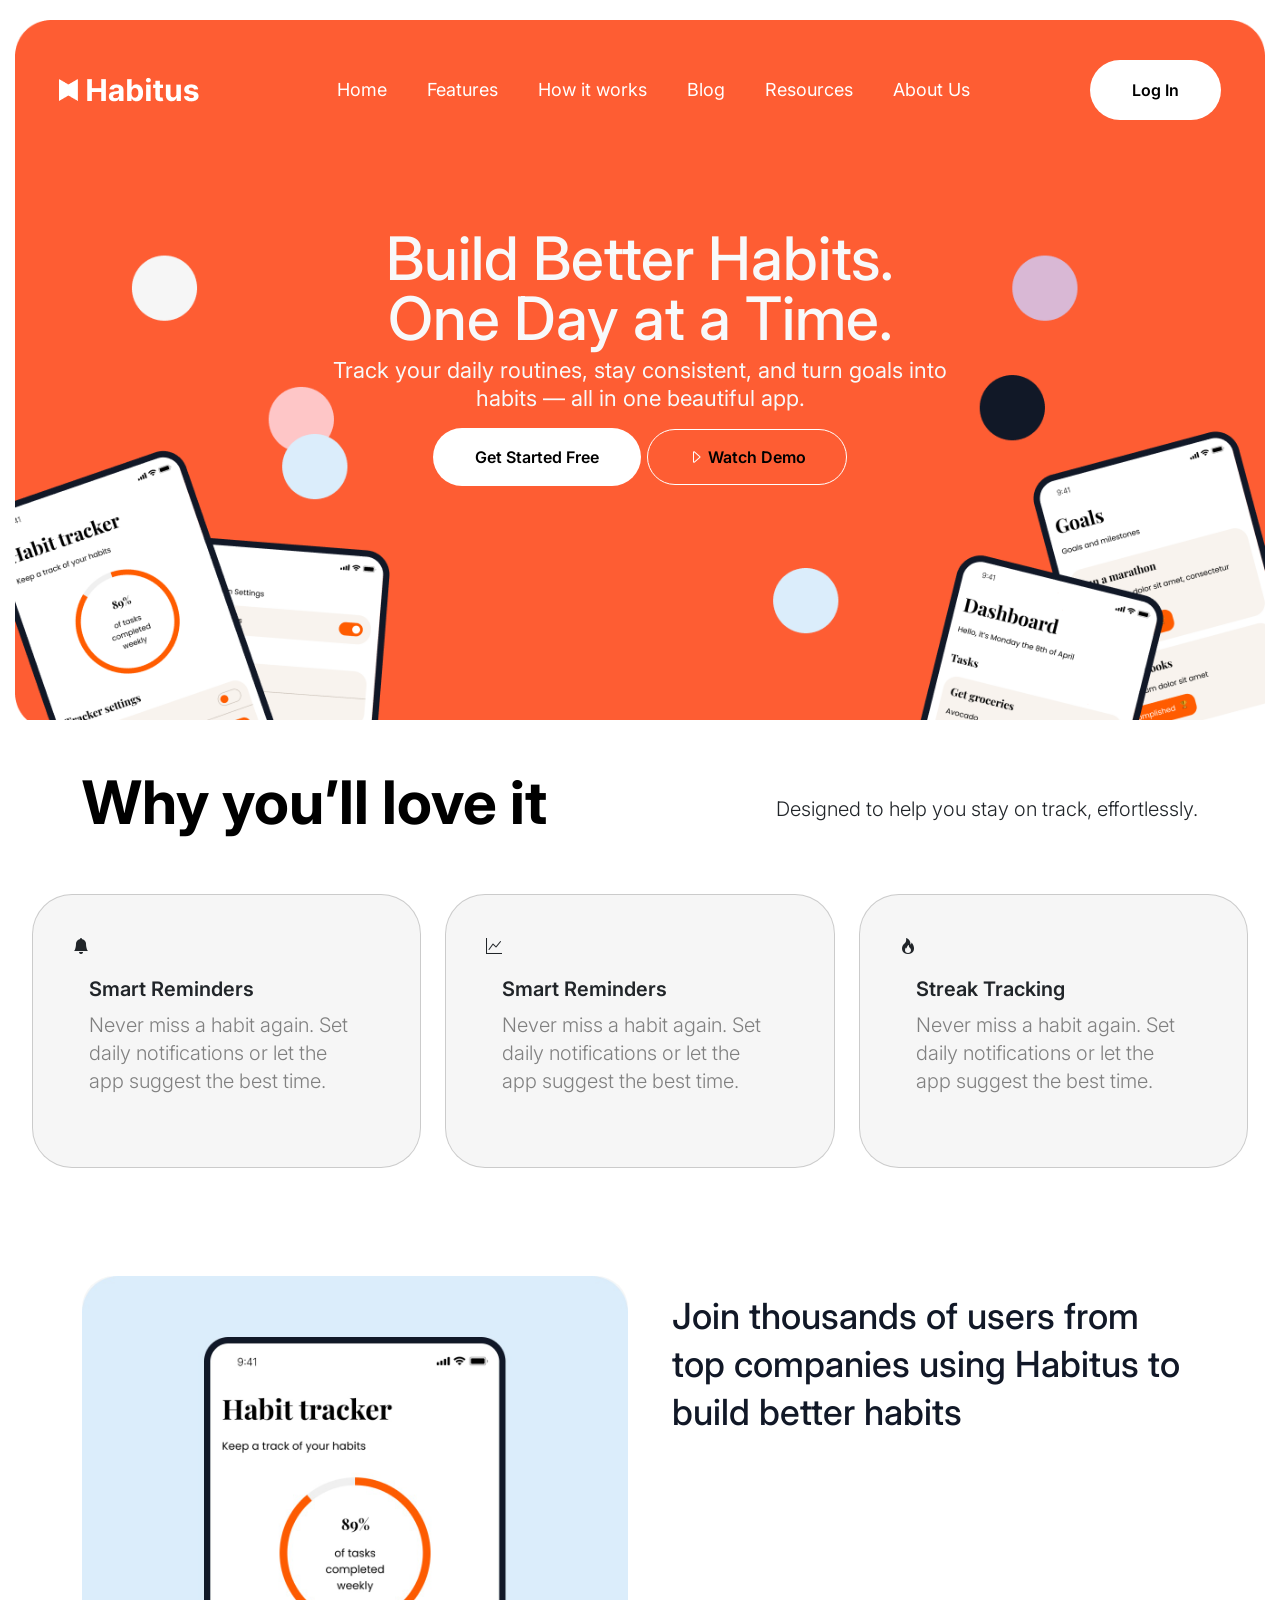
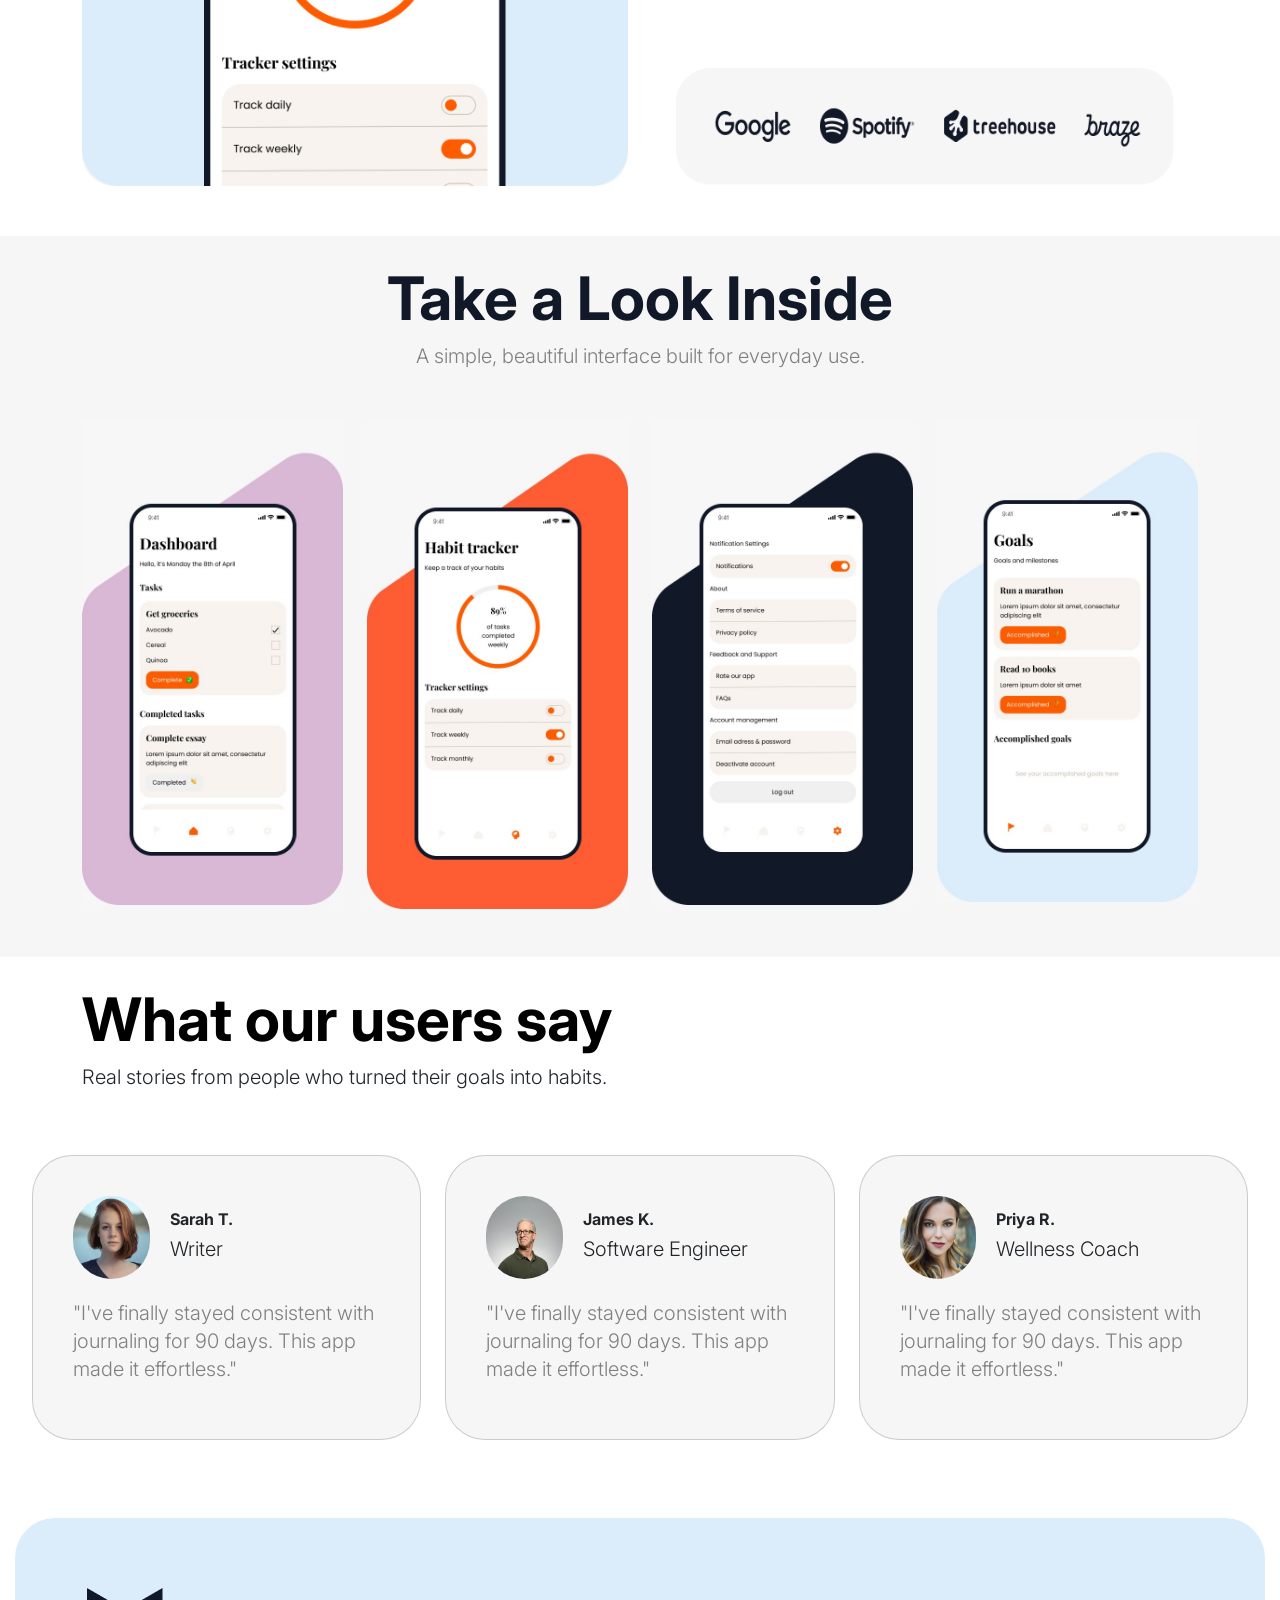
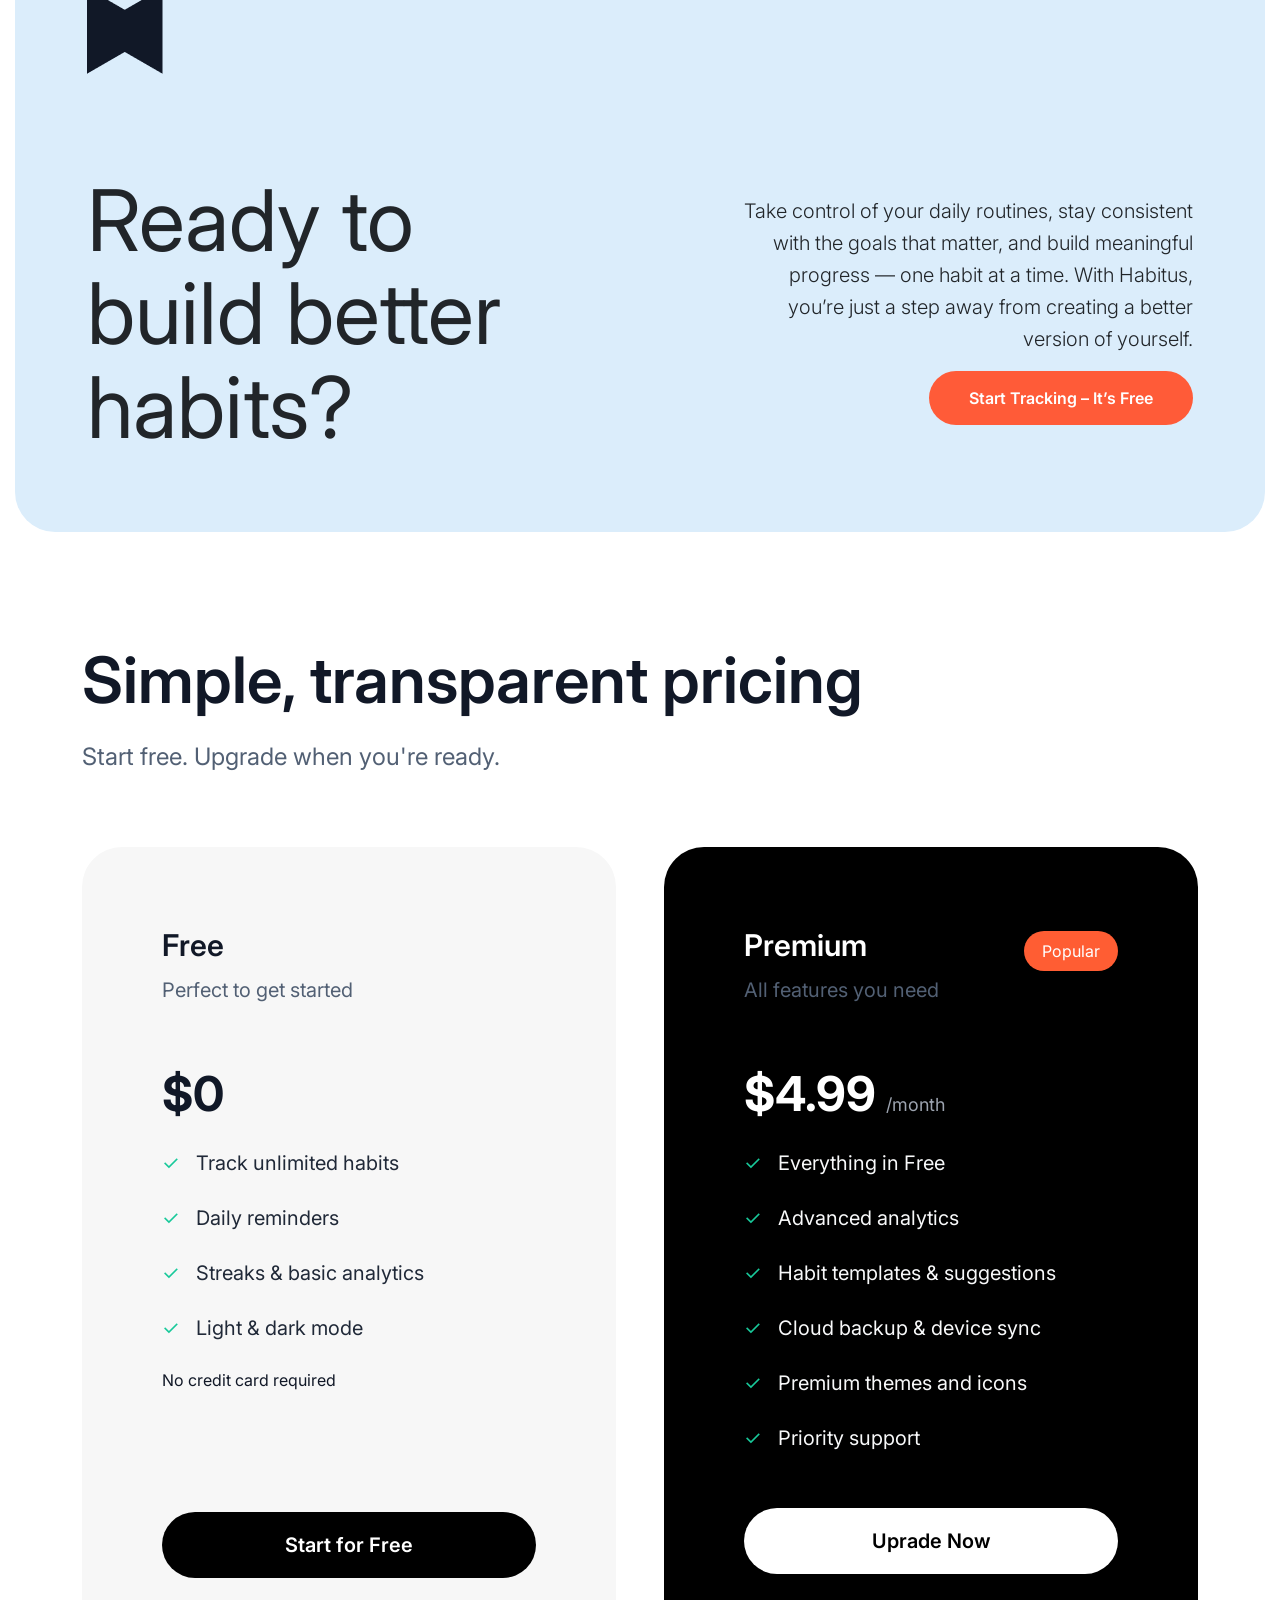
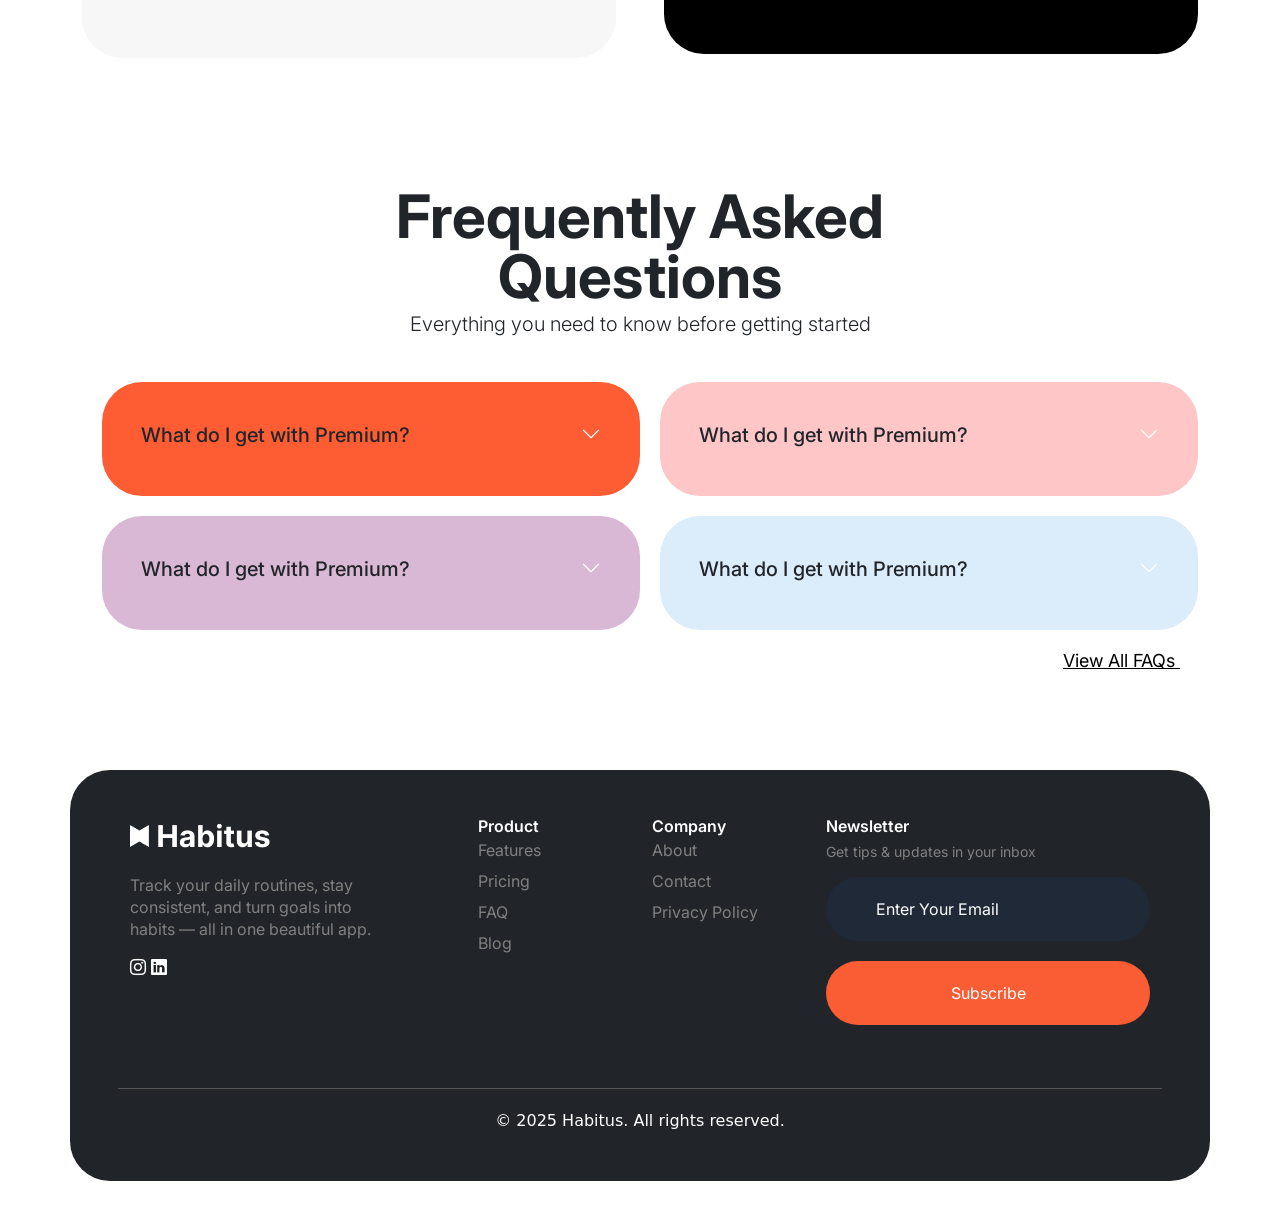
==== index.html @ dd3c7d02 "Add files via upload" ====
<!doctype html>
<html lang="en">

<head>
    <meta charset="utf-8">
    <meta name="viewport" content="width=device-width, initial-scale=1">

    <title>Bootstrap demo</title>

    <!-- Bootstrap Icons -->
    <link rel="stylesheet" href="https://cdn.jsdelivr.net/npm/bootstrap-icons@1.13.1/font/bootstrap-icons.min.css">

    <!-- Google Fonts -->
    <link rel="preconnect" href="https://fonts.googleapis.com">
    <link rel="preconnect" href="https://fonts.gstatic.com" crossorigin>

    <link
        href="https://fonts.googleapis.com/css2?family=Inter:wght@100..900&family=Mulish:wght@200..1000&family=Open+Sans:wght@300..800&family=Space+Grotesk:wght@300..700&display=swap"
        rel="stylesheet">

    <!-- Bootstrap CSS -->
    <link href="https://cdn.jsdelivr.net/npm/bootstrap@5.3.8/dist/css/bootstrap.min.css" rel="stylesheet">

    <!-- Your CSS -->
    <link rel="stylesheet" href="style.css">
</head>

<body>
    <div class="wrapper">
        <section class="hero">
            <header>
                <nav class="navbar navbar-expand-lg">
                    <div class="container-fluid">

                        <!-- Logo -->
                        <a class="navbar-brand" href="#">
                            <img src="logo1.png" alt="Habitues">
                        </a>

                        <!-- Mobile Button -->
                        <button class="navbar-toggler" type="button" data-bs-toggle="collapse"
                            data-bs-target="#navbarSupportedContent" aria-controls="navbarSupportedContent"
                            aria-expanded="false" aria-label="Toggle navigation">
                            <span class="navbar-toggler-icon"></span>
                        </button>

                        <!-- Navbar -->
                        <div class="collapse navbar-collapse" id="navbarSupportedContent">

                            <!-- Center Menu -->
                            <ul class="navbar-nav mx-auto mb-2 mb-lg-0 gap-lg-4">

                                <li class="nav-item">
                                    <a class="nav-link" href="#">Home</a>
                                </li>

                                <li class="nav-item">
                                    <a class="nav-link" href="#">Features</a>
                                </li>

                                <li class="nav-item">
                                    <a class="nav-link" href="#">How it works</a>
                                </li>

                                <li class="nav-item">
                                    <a class="nav-link" href="#">Blog</a>
                                </li>

                                <li class="nav-item">
                                    <a class="nav-link" href="#">Resources</a>
                                </li>

                                <li class="nav-item">
                                    <a class="nav-link" href="#">About Us</a>
                                </li>

                            </ul>

                            <!-- Login Button -->
                            <div class="login-btn">
                                <button>Log In</button>
                            </div>

                        </div>
                    </div>
                </nav>
            </header>
            <main>
                <div class="row align-items-center text-center text-light">
                    <div class="hp col-12">
                        <h1>Build Better Habits.<br>One Day at a Time.</h1>
                        <p>Track your daily routines, stay consistent, and turn goals into<br> habits — all in one
                            beautiful app.</p>
                        <button class="button1">Get Started Free</button>
                        <button class="button2"><i class="bi bi-caret-right"></i>
                            Watch Demo
                        </button>
                    </div>

                </div>
            </main>

        </section>

    </div>
    <section>
        <section class="features py-5">

            <div class="container">

                <!-- Heading -->
                <div class="row align-items-center mb-5">

                    <div class="col-lg-6">
                        <h2>Why you’ll love it</h2>
                    </div>

                    <div class="col-lg-6 text-lg-end">
                        <p class="features-subtitle">
                            Designed to help you stay on track, effortlessly.
                        </p>
                    </div>

                </div>

            </div>
            <div class="row row-cols-1 row-cols-md-3 card3">
                <div class="col">
                    <div class="card">
                        <i class="bii bi-bell-fill"></i>
                        <div class="card-body">
                            <h5>Smart Reminders</h5>
                            <p>
                                Never miss a habit again. Set daily notifications or let the app suggest the best time.
                            </p>
                        </div>
                    </div>
                </div>
                <div class="col">
                    <div class="card">
                        <i class="bii bi-graph-up"></i>
                        <div class="card-body">
                            <h5>Smart Reminders</h5>
                            <p>
                                Never miss a habit again. Set daily notifications or let the app suggest the best time.
                            </p>
                        </div>
                    </div>
                </div>
                <div class="col">
                    <div class="card">
                        <i class="bii bi-fire"></i>
                        <div class="card-body">
                            <h5>Streak Tracking</h5>
                            <p>
                                Never miss a habit again. Set daily notifications or let the app suggest the best time.
                            </p>
                        </div>
                    </div>
                </div>

            </div>
            </div>

        </section>

        <section class="companies ">
            <div class="container">
                <div class="row align-items-center">
                    <div class="col-lg-6">
                        <img src="habit tracker.jpeg" class="img-fluid rounded-5" alt="Habit Tracker">
                    </div>
                    <div class="col-lg-6">
                        <div>

                            <h2>
                                Join thousands of users from top
                                companies using Habitus to build
                                better habits
                            </h2>

                            <div class="mt-5 p-4 rounded-5">
                                <img src="Logos.png" class="img-fluid1" alt="Company Logos">
                            </div>

                        </div>
                    </div>

                </div>
            </div>
        </section>
        <section>
            <section class="look-section py-5">

                <div class="container">

                    <!-- Heading -->
                    <div class="text-center">
                        <h2>Take a Look Inside</h2>
                        <p>
                            A simple, beautiful interface built for everyday use.
                        </p>
                    </div>


                    <!-- Phones -->
                    <div class="row g-4 justify-content-center imges ">

                        <!-- Phone 1 -->
                        <div class="col-lg-3 col-md-6">
                            <div class="phone-card pink ">

                                <div class="phone-bg"></div>

                                <img src="dashboard.jpeg" alt="Dashboard">

                            </div>
                        </div>


                        <!-- Phone 2 -->
                        <div class="col-lg-3 col-md-6">
                            <div class="phone-card orange">

                                <div class="phone-bg"></div>

                                <img src="habit.jpeg" alt="Habit Tracker">

                            </div>
                        </div>


                        <!-- Phone 3 -->
                        <div class="col-lg-3 col-md-6">
                            <div class="phone-card dark">

                                <div class="phone-bg"></div>

                                <img src="notification.jpeg" alt="Settings">

                            </div>
                        </div>


                        <!-- Phone 4 -->
                        <div class="col-lg-3 col-md-6">
                            <div class="phone-card blue">

                                <div class="phone-bg"></div>

                                <img src="goals.jpeg" alt="Goals">

                            </div>
                        </div>

                    </div>

                </div>

            </section>
        </section>
        <section class="features py-5">

            <div class="container">

                <!-- Heading -->
                <div class="row mb-5 features">
                    <div class="col-lg-12">
                        <h2>What our users say</h2>

                        <p class="features-subtitle">
                            Real stories from people who turned their goals into habits.
                        </p>
                    </div>
                </div>

            </div>
            <div class="row row-cols-1 row-cols-md-3 card3">
                <div class="col">
                    <div class="card">
                        <div class="team-top">

                            <img src="sara t.jpg" alt="" class="w-25">

                            <div>
                                <h4>Sarah T.</h4>
                                <p>Writer</p>
                            </div>

                        </div>
                        <div class="card-bdy">
                            <p>
                                "I've finally stayed consistent with journaling for 90 days. This app made it
                                effortless."
                            </p>
                        </div>
                    </div>
                </div>
                <div class="col">
                    <div class="card">
                        <div class="team-top">

                            <img src="james k.jpg" alt="" class="w-25">

                            <div>
                                <h4>James K.</h4>
                                <p>Software Engineer</p>
                            </div>

                        </div>
                        <div class="card-bdy">
                            <p>
                                "I've finally stayed consistent with journaling for 90 days. This app made it
                                effortless." </p>
                        </div>
                    </div>
                </div>
                <div class="col">
                    <div class="card">
                        <div class="team-top">

                            <img src="priya r.jpg" alt="" class="w-25 ">

                            <div>
                                <h4>Priya R.</h4>
                                <p>Wellness Coach</p>
                            </div>

                        </div>
                        <div class="card-bdy">
                            <p>
                                "I've finally stayed consistent with journaling for 90 days. This app made it
                                effortless."
                            </p>
                        </div>
                    </div>
                </div>

            </div>
            </div>

        </section>
        <section class="habits">
            <div class="container">
                <div class="row align-items-center">

                    <!-- LEFT SIDE -->
                    <div class="col-lg-6">
                        <div class="habit-left">

                            <!-- Logo -->
                            <div class="habit-logo">
                                <img src="logo03.png" alt="Logo">
                            </div>

                            <h2>
                                Ready to<br>
                                build better<br>
                                habits?
                            </h2>

                        </div>
                    </div>

                    <!-- RIGHT SIDE -->
                    <div class="col-lg-6">
                        <div class="habit-right">

                            <p>
                                Take control of your daily routines, stay consistent<br>with the goals that matter, and
                                build meaningful<br>progress — one habit at a time. With Habitus,<br>you’re just a step
                                away from creating a better<br>version of yourself.
                            </p>

                            <button>
                                Start Tracking – It’s Free
                            </button>

                        </div>
                    </div>

                </div>
            </div>
        </section>

        <section class="pricing-section">
            <div class="container">

                <h2>Simple, transparent pricing</h2>
                <p>Start free. Upgrade when you're ready.</p>

                <div class="row g-5 mt-4">

                    <!-- FREE -->
                    <div class="col-lg-6">
                        <div class="pricing-card ">

                            <h3>Free</h3>
                            <p>Perfect to get started</p>

                            <h4>$0</h4>

                            <ul class="pricing-list">
                                <li>✓ <span>Track unlimited habits</span></li>
                                <li>✓ <span>Daily reminders</span></li>
                                <li>✓ <span>Streaks & basic analytics</span></li>
                                <li>✓ <span>Light & dark mode</span></li>
                                <i class="biii bi-unlock2"></i> <span>No credit card required</span>
                            </ul>
                            <button class="w-100">Start for Free</button>

                        </div>
                    </div>

                    <!-- PREMIUM -->
                    <div class="col-lg-6 ">
                        <div class="pricing-card1">

                            <div class="premium-heading">
                                <h3>Premium</h3>
                                <button>Popular</button>
                            </div>

                            <p>All features you need</p>

                            <h4>$4.99 <small>/month</small></h4>

                            <ul class="pricing-list">
                                <li>✓ <span class="text-light">Everything in Free</span></li>
                                <li>✓ <span class="text-light">Advanced analytics</span></li>
                                <li>✓ <span class="text-light">Habit templates & suggestions</span></li>
                                <li>✓ <span class="text-light">Cloud backup & device sync</span></li>
                                <li>✓ <span class="text-light">Premium themes and icons</span></li>
                                <li>✓ <span class="text-light">Priority support</span></li>
                            </ul>
                            <button class="w-100 buton">Uprade Now</button>


                        </div>
                    </div>

                </div>
            </div>
        </section>
        <section class="py-5">

            <div class="container">

                <!-- Heading -->
                <div class="text-center mb-5 FQA">

                    <h1>
                        Frequently Asked<br>Questions
                    </h1>

                    <p>
                        Everything you need to know before getting started
                    </p>

                </div>

                <div class="fqa">
                    <!-- FAQ Box -->
                    <div class="col-md-6 colour1">

                        <div class="d-flex justify-content-between align-items-center
                              px-4 py-3 mb-3">

                            <span>What do I get with Premium?</span>

                            <i class="bi bi-chevron-down"></i>

                        </div>
                    </div>
                    <div class="col-lg-6 colour2">

                        <div class="d-flex justify-content-between align-items-center
                             px-4 py-3 mb-3">

                            <span>What do I get with Premium?</span>

                            <i class="bi bi-chevron-down"></i>

                        </div>
                    </div>
                </div>
                <div class="fqa">
                    <div class="col-md-6 colour3">

                        <div class="d-flex justify-content-between align-items-center
                             px-4 py-3 mb-3">

                            <span>What do I get with Premium?</span>

                            <i class="bi bi-chevron-down"></i>

                        </div>
                    </div>

                    <div class="col-md-6 colour4">

                        <div class="d-flex justify-content-between align-items-center
                             px-4 py-3 mb-3">

                            <span>What do I get with Premium?</span>

                            <i class="bi bi-chevron-down"></i>

                        </div>
                    </div>
                </div>


                <!-- Button -->
                <div class="text-end">
                    <button class="btttn">
                        View All FAQs
                        <i class="bi bi-arrow-right"></i>
                    </button>
                </div>

            </div>

            </div>

        </section>
        <footer>
            <section class="py-5">

                <div class="container bg-dark footerr">

                    <div class="bg-box p-5 rounded-5">

                        <div class="row">

                            <div class="col-lg-4">
                                <img src="logo1.png" alt="">
                                <p class="phr">Track your daily routines, stay<br> consistent, and turn goals into<br>
                                    habits — all in one
                                    beautiful app.</p>
                                <div>
                                    <i class="bi bi-instagram"></i>
                                    <i class="bi bi-linkedin"></i>
                                </div>
                            </div>

                            <div class="col-lg-2">
                                <div class="footer-links">
                                    <h3>Product</h3>
                                    <a href="#">Features</a>
                                    <a href="#">Pricing</a>
                                    <a href="#">FAQ</a>
                                    <a href="#">Blog</a>
                                </div>

                            </div>

                            <div class="col-lg-2">
                                <div class="footer-links">
                                    <h3>Company</h3>
                                    <a href="#">About</a>
                                    <a href="#">Contact</a>
                                    <a href="#">Privacy Policy</a>
                                </div>
                            </div>

                            <div class="col-lg-4">
                                <div class="newsletter">
                                    <h3>Newsletter</h3>
                                    <p>Get tips & updates in your inbox</p>
                                    <button class="email w-100">Enter Your Email</button>
                                    <button class=" sub w-100">Subscribe</button>
                                    <hr>
                                </div>

                            </div>
                            

                            <div class="copyright">
                                © 2025 Habitus. All rights reserved.
                            </div>
                        </div>

                    </div>

                </div>

                </div>

            </section>
        </footer>



        <script src="https://cdn.jsdelivr.net/npm/bootstrap@5.3.8/dist/js/bootstrap.bundle.min.js"
            integrity="sha384-FKyoEForCGlyvwx9Hj09JcYn3nv7wiPVlz7YYwJrWVcXK/BmnVDxM+D2scQbITxI"
            crossorigin="anonymous"></script>
</body>

</html>
---- style.css ----
* {
    margin: 0;
    padding: 0;
    box-sizing: border-box;

}

.hero {
    background: url(banner01.png) top center no-repeat;
    background-size: cover;
    padding: 2rem;
    max-width: 100%;
    display: block;
    min-height: 700px;
    margin: 20px 15px;
}

.navbar {
    background-color: #FE5D33;
    color: white;
}

.login-btn button {
    font-family: inter, sans-serif;
    line-height: 28px;
    font-size: 16px;
    font-weight: 600;
    border-radius: 9999px;
    background-color: white;
    padding: 14px 40px;
    border-color: transparent;

}

.hp h1 {
    font-family: inter, sans-serif;
    font-weight: 500;
    line-height: 60px;
    font-size: 60px;
    margin-top: 100px;
}

.hp p {
    font-family: inter, sans-serif;
    font-weight: 400;
    font-size: 22px;
    line-height: 28px;

}

.button1 {
    font-family: inter, sans-serif;
    border-radius: 100px;
    padding: 13px 40px;
    font-weight: 600;
    line-height: 28px;
    font-size: 16px;
    background-color: white;
    border-color: transparent;

}

.button2 {
    font-family: inter, sans-serif;
    border-radius: 100px;
    padding: 13px 40px;
    font-weight: 600;
    line-height: 28px;
    font-size: 16px;
    background-color: transparent;
    border: 1px solid white;
}

.bi {
    color: white;
}

.nav-link {
    color: white;
    align-items: center;
    justify-content: center;
    font-weight: 400;
    font-family: inter, sans-serif;
    font-size: 18px;
    line-height: 28px;

}

.features h2 {
    font-weight: 700;
    font-style: bold;
    font-size: 60px;
    line-height: 28px;
    font-family: inter, sans-serif;
    color: black;

}

.features p {
    font-family: inter, sans-serif;
    font-style: light;
    font-weight: 300;
    line-height: 28px;
    font-size: 20px;
}

/* card3 */
.card3 {
    margin: 0px 20px;

}

.card {
    border-radius: 40px;
    background-color: #F6F6F6;
    padding: 40px;
}

.card-body h5 {
    font-weight: 600;
    font-family: inter, sans-serif;
    font-style: semi bold;
    font-size: 20px;
    line-height: 28px;
}

.card-body p {
    font-family: inter, sans-serif;
    font-weight: 400;
    font-size: 16px;
    line-height: 24px;
    color: grey;
}

/* mob imges */

.look-section {
    background-color: #F6F6F6;
    /* padding: 80px 0; */
}

.look-section h2 {
    color: #111827;
    font-size: 60px;
    font-weight: 700;
    line-height: 28px;
    font-style: bold;
    font-family: inter, sans-serif;
    margin-bottom: 30px;

}

.look-section p {
    color: #111827;
    font-size: 20px;
    margin: 0;
    line-height: 28px;
    font-weight: 300;
    color: gray;
    margin-bottom: 50px;
    font-family: inter, sans-serif;

}

/* grid imges */
.companies {
    margin-bottom: 50px;
}

.companies h2 {
    color: #111827;
    font-size: 36px;
    line-height: 48px;
    font-weight: 500;
    font-style: Medium;
    font-family: inter, sans-serif;
    margin-left: 20px;

}

.companies img {
    border-radius: 20px;
    margin-top: 60px;
}

.img-fluid1 {
    position: relative;
    top: 100px;
    max-width: 100%;
    display: block;
}

/* PHONE CARD */

.phone-card {
    display: flex;
    justify-content: center;
    align-items: flex-end;
}

/* PHONE IMAGE */

.phone-card img {
    max-width: 100%;
    display: inline-block;
}

/* imges cards */
.team-top {
    display: flex;
}

.team-top img {
    border-radius: 9999px;

}

.team-top h4 {
    font-family: inter, sans-serif;
    font-weight: 700;
    font-style: Bold;
    font-size: 16px;
    line-height: 16px;
    margin-left: 20px;
    margin-top: 15px;

}

.team-top p {
    font-family: inter, sans-serif;
    font-weight: 400;
    font-style: Regular;
    font-size: 16px;
    line-height: 16px;
    margin-left: 20px;

}

.features h2 {
    font-family: inter, sans-serif;
    line-height: 28px;
    font-weight: 700;
    font-size: 60px;
    font-style: bold;
    margin-bottom: 30px;

}

.features p {
    font-family: inter, sans-serif;
    font-weight: 300;
    font-style: Light;
    font-size: 20px;
    line-height: 28px;


}

.card-bdy {
    font-family: inter, sans-serif;
    font-weight: 400;
    font-style: Regular;
    font-size: 16px;
    line-height: 24px;
    color: gray;
    margin-top: 20px;

}

.habits {
    display: flex;
    background-color: #DBEDFB;
    border-radius: 40px;
    padding: 70px 60px;
    margin: 30px 15px;
}

.habit-left h2 {
    font-weight: 400;
    font-style: Regular;
    font-size: 85px;
    line-height: 1.1;
    font-family: inter, sans-serif;
    margin-top: 100px;


}

.habit-right {
    text-align: right;
}

.habit-right p {
    font-family: inter, sans-serif;
    font-weight: 300;
    font-style: Light;
    font-size: 20px;
    line-height: 32px;
    text-align: right;
    margin-top: 170px;
}

.habit-right button {
    background-color: #ff5b38;
    font-weight: 600;
    font-style: Semi Bold;
    font-size: 16px;
    line-height: 28px;
    color: white;
    padding: 13px 40px;
    border-radius: 100px;
    font-family: inter, sans-serif;
    border: transparent;
}

/* forms */
.pricing-section {
    padding: 80px 0;
}

.pricing-section h2 {
    font-family: Inter, sans-serif;
    font-size: 64px;
    font-weight: 600;
    color: #111827;
    margin-bottom: 20px;
}

.pricing-section p {
    font-size: 24px;
    color: #526074;
    font-family: Inter, sans-serif;

}

/* CARD */

.pricing-card {
    min-height: 800px;
    border-radius: 40px;
    padding: 80px;
    position: relative;
    background-color: #f7f7f7;
    color: #111827;
    font-family: Inter, sans-serif;


}


/* CARD HEADING */

.pricing-card h3 {
    font-size: 30px;
    font-weight: 600;
    margin-bottom: 12px;
    font-family: Inter, sans-serif;

}

.pricing-card p {

    font-size: 20px;
    margin-bottom: 60px;
    color: #526074;
    font-family: Inter, sans-serif;


}


.premium-card .card-subtitle {
    color: #a5adbb;
    font-family: Inter, sans-serif;

}

/* PRICE */

.pricing-card h4 {
    font-size: 48px;
    font-weight: 700;
    margin-bottom: 25px;
    font-family: Inter, sans-serif;

}

.pricing-card h4 small {
    font-size: 18px;
    font-weight: 400;
    color: #9ca3af;
    font-family: Inter, sans-serif;

}

/* LIST */

.pricing-list {
    list-style: none;
    padding: 0;
    margin: 0;
}

.pricing-list li {
    font-size: 20px;
    margin-bottom: 25px;
    color: #18c99a;
    font-family: Inter, sans-serif;

}

.pricing-list li span {
    color: #202938;
    margin-left: 12px;
    font-family: Inter, sans-serif;

}

.premium-card .pricing-list li span {
    color: #f1f3f6;
    font-family: Inter, sans-serif;

}

.premium-heading {
    display: flex;
    justify-content: space-between;
    align-items: center;
    font-family: Inter, sans-serif;

}

.premium-heading button {
    background-color: #ff5d33;
    color: white;
    border: none;
    padding: 8px 18px;
    border-radius: 50px;
    font-size: 16px;
    font-family: Inter, sans-serif;

}

/* CARD 2*/

.pricing-card1 {
    min-height: 800px;
    border-radius: 40px;
    padding: 80px;
    position: relative;
    background-color: #f7f7f7;
    color: #111827;
    background-color: black;
    font-family: Inter, sans-serif;


}


/* CARD HEADING */

.pricing-card1 h3 {
    font-size: 30px;
    font-weight: 600;
    margin-bottom: 12px;
    color: white;
    font-family: Inter, sans-serif;

}

.pricing-card1 p {

    font-size: 20px;
    margin-bottom: 60px;
    color: #526074;
    font-family: Inter, sans-serif;


}


.premium-card1 .card-subtitle {
    color: #a5adbb;
    font-family: Inter, sans-serif;

}

/* PRICE */

.pricing-card1 h4 {
    font-size: 48px;
    font-weight: 700;
    margin-bottom: 25px;
    color: white;
    font-family: Inter, sans-serif;

}

.pricing-card1 h4 small {
    font-size: 18px;
    font-weight: 400;
    color: #9ca3af;
    font-family: Inter, sans-serif;

}

.biii {
    color: black;
}

.pricing-card button {
    padding: 18px 20px;
    border-radius: 50px;
    font-size: 20px;
    font-weight: 600;
    text-align: center;
    margin-top: 120px;
    background-color: black;
    color: white;
    border: transparent;
    font-family: Inter, sans-serif;

}

.pricing-card1 .buton {
    padding: 18px 20px;
    border-radius: 50px;
    font-size: 20px;
    font-weight: 600;
    text-align: center;
    margin-top: 30px;
    background-color: white;
    color: black;
    font-family: Inter, sans-serif;
    border: transparent;
}

.fqa {
    display: flex;
    gap: 20px;
    border-radius: 40px;
    font-weight: 500;
    font-style: Medium;
    font-size: 20px;
    line-height: 28px;
    font-family: Inter, sans-serif;
    letter-spacing: 0%;
    margin: 20px;


}

.colour1 {
    background-color: #FE5D33;
    border-radius: 40px;
    padding: 15px;
    padding-top: 23px;
}

.colour2 {
    background-color: #FEC6C7;
    border-radius: 40px;
    padding: 15px;
    padding-top: 23px;
}

.colour3 {
    background-color: #D9B8D5;
    padding: 15px;
    border-radius: 40px;
    padding-top: 23px;
}

.colour4 {
    background-color: #DBEDFB;
    border-radius: 40px;
    padding: 15px;
    padding-top: 23px;
}

.FQA h1 {
    font-weight: 700;
    font-style: Bold;
    font-size: 60px;
    line-height: 100%;
    letter-spacing: 0%;
    font-family: Inter, sans-serif;
}

.FQA {
    font-family: Inter, sans-serif;
    font-weight: 300;
    font-style: Light;
    font-size: 20px;
    line-height: 100%;
    letter-spacing: 0%;
    text-align: center;
}

.btttn {
    font-family: Inter;
    font-weight: 400;
    font-style: Regular;
    font-size: 18px;
    line-height: 100%;
    letter-spacing: 0%;
    text-decoration: underline;
    text-decoration-style: solid;
    text-decoration-thickness: 0%;
    text-decoration-skip-ink: auto;
    font-family: Inter, sans-serif;
    border: transparent;
    background-color: transparent;
}

/* footerr */

.footer-links h3 {
    color: white;
    font-family: Inter, sans-serif;
    font-weight: 600;
    font-style: Semi Bold;
    font-size: 16px;
    line-height: 16px;
    letter-spacing: 0%;


}

.footer-links a {
    text-decoration: none;
    display: block;
    color: grey;
    gap: 20px;
    margin-bottom: 15px;
    font-family: Inter;
    font-weight: 400;
    font-style: Regular;
    font-size: 16px;
    line-height: 16px;
    letter-spacing: 0%;
    font-family: Inter, sans-serif;
}

.phr {
    color: gray;
    font-family: Inter;
    font-weight: 400;
    font-style: Regular;
    font-size: 16px;
    line-height: 22px;
    letter-spacing: 0%;
    font-family: Inter, sans-serif;
    margin-top: 20px;
}

.newsletter h3 {
    font-family: Inter, sans-serif;
    font-weight: 600;
    font-style: Semi Bold;
    font-size: 16px;
    line-height: 16px;
    letter-spacing: 0%;
    color: white;

}

.newsletter p {
    font-family: Inter, sans-serif;
    color: gray;
    font-weight: 400;
    font-style: Regular;
    font-size: 14px;
    line-height: 19px;
    letter-spacing: 0%;
}

.email {
    font-family: Inter, sans-serif;
    font-family: Inter;
    border-radius: 100px;
    font-weight: 400;
    font-style: Regular;
    font-size: 16px;
    line-height: 24px;
    letter-spacing: 0%;
    vertical-align: middle;
    background-color: #1F2937;
    color: white;
    border: transparent;
    display: flex;
    padding: 10px 20px 20px 50px;
    padding-top: 20px;

}
.sub{
    font-family: Inter, sans-serif;
    font-family: Inter;
    border-radius: 100px;
    font-weight: 400;
    font-style: Regular;
    font-size: 16px;
    line-height: 24px;
    letter-spacing: 0%;
    vertical-align: middle;
    border: transparent;
    display: flex;
    padding-bottom: 20px;
    margin-top: 20px;
    padding-top: 20px;
    background-color: #FA5D34;
    color: white;
    justify-content: center;
}
.copyright{
    color: white;
    text-align: center;
    border-top: 1px solid #555;
    padding-top: 20px;
    margin-top: 30px;
}
.footerr{
    border-radius: 40px;
    margin-bottom: 0px;
}
@media (max-width: 992px){
    .features h2{
        font-size: 40px;
    }
    .nav-link{
        font-size: 12px;
    
    }
    .features p {
        line-height: 20px;
        font-size: 10px;
      
}
    .companies h2{
        margin-top: 30px;
    }
    .img-fluid1{
        top: 0px;
        min-width: 100%;
        display: block;
    }
    .habit-right p{
        text-align: left;
        margin-top: 0px;
    }
    .habit-right button{
        text-align: left;
    display: flex;
    justify-content: flex-start;
}
    
}
@media (max-width: 500px){
    .hp h1{
        line-height: 40px;
        font-size: 40px;
    }
    .button2{
     margin-top: 20px;
        
    }
    .card{
        margin-bottom: 30px;
    }
    .look-section h2{
        line-height: 20px;
    font-size: 40px;
    }
    .habit-left h2{
        font-size: 50px;
        margin-top: 30px;
    }
    .habit-right p {
        font-size: 12px;
        line-height: 28px;
    }
    .pricing-section h2 {
        font-size: 50px;
        line-height: 50px;
        text-align: center;
        
    }
    .pricing-section p{
        text-align: center;
    }
    .pricing-card{
        margin-top: 0px;
    }
    .fqa {
        font-size: 20px;
    }
}
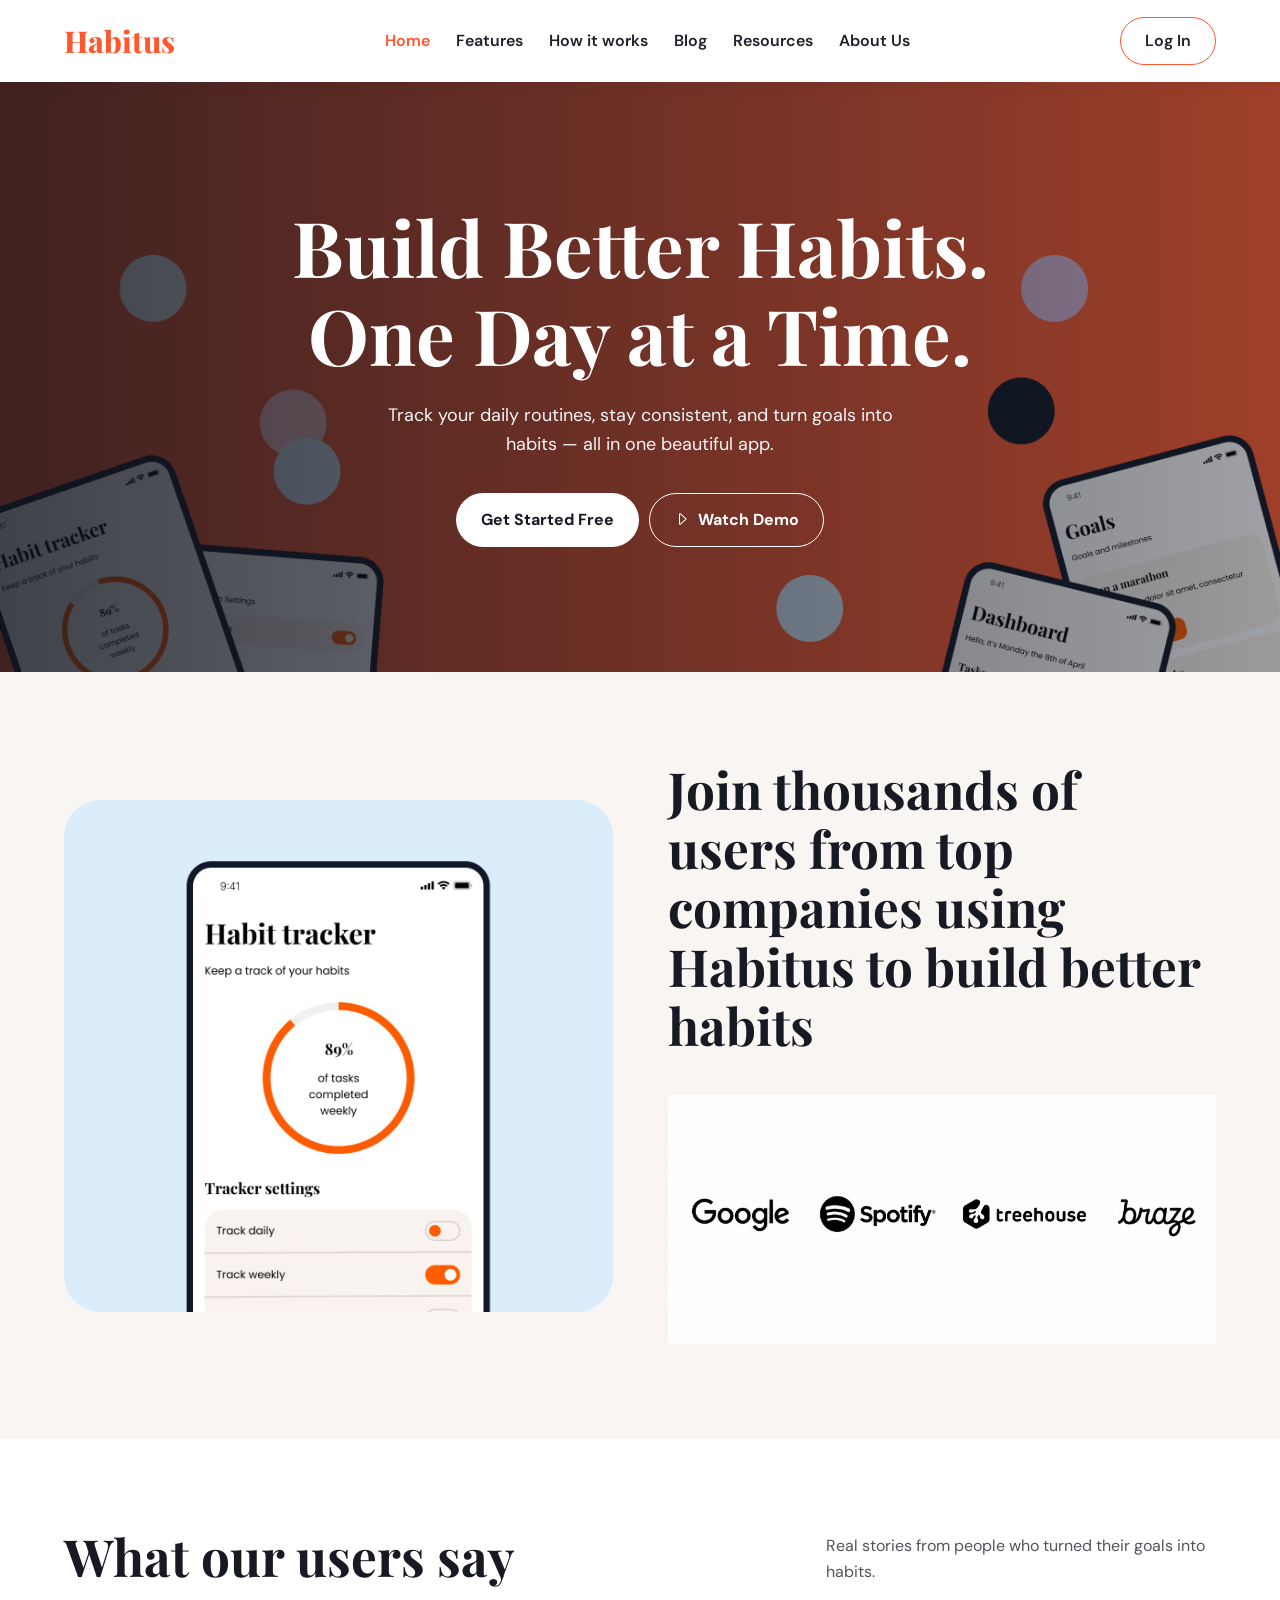
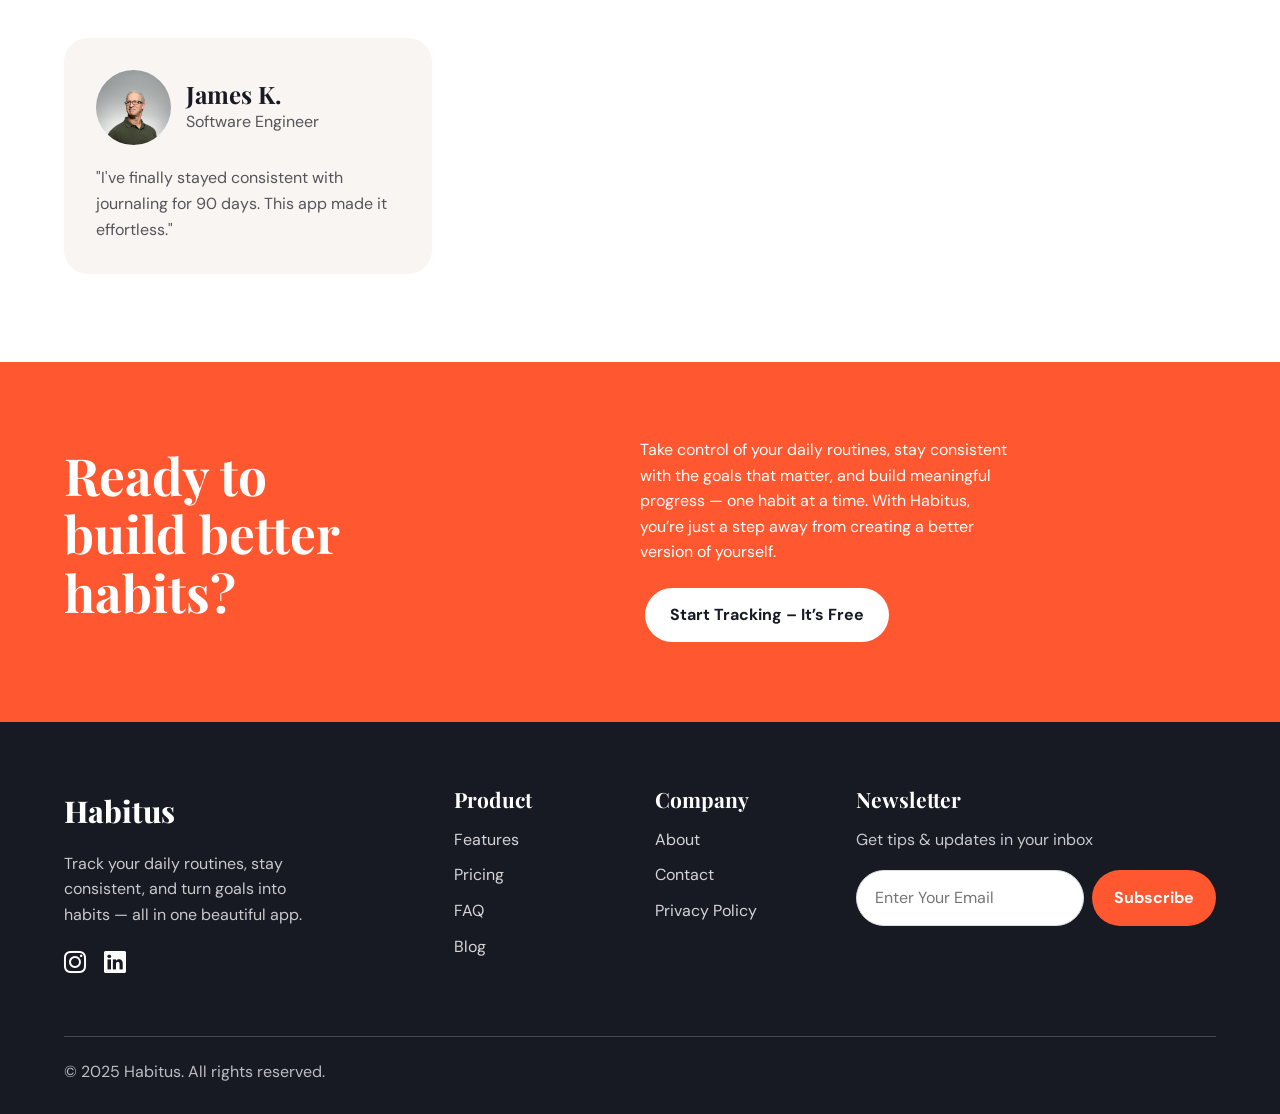
==== commit 5a4dd70d: "Add files via upload" ====
--- a/index.html
+++ b/index.html
@@ -1,600 +1 @@
-<!doctype html>
-<html lang="en">
-
-<head>
-    <meta charset="utf-8">
-    <meta name="viewport" content="width=device-width, initial-scale=1">
-
-    <title>Bootstrap demo</title>
-
-    <!-- Bootstrap Icons -->
-    <link rel="stylesheet" href="https://cdn.jsdelivr.net/npm/bootstrap-icons@1.13.1/font/bootstrap-icons.min.css">
-
-    <!-- Google Fonts -->
-    <link rel="preconnect" href="https://fonts.googleapis.com">
-    <link rel="preconnect" href="https://fonts.gstatic.com" crossorigin>
-
-    <link
-        href="https://fonts.googleapis.com/css2?family=Inter:wght@100..900&family=Mulish:wght@200..1000&family=Open+Sans:wght@300..800&family=Space+Grotesk:wght@300..700&display=swap"
-        rel="stylesheet">
-
-    <!-- Bootstrap CSS -->
-    <link href="https://cdn.jsdelivr.net/npm/bootstrap@5.3.8/dist/css/bootstrap.min.css" rel="stylesheet">
-
-    <!-- Your CSS -->
-    <link rel="stylesheet" href="style.css">
-</head>
-
-<body>
-    <div class="wrapper">
-        <section class="hero">
-            <header>
-                <nav class="navbar navbar-expand-lg">
-                    <div class="container-fluid">
-
-                        <!-- Logo -->
-                        <a class="navbar-brand" href="#">
-                            <img src="logo1.png" alt="Habitues">
-                        </a>
-
-                        <!-- Mobile Button -->
-                        <button class="navbar-toggler" type="button" data-bs-toggle="collapse"
-                            data-bs-target="#navbarSupportedContent" aria-controls="navbarSupportedContent"
-                            aria-expanded="false" aria-label="Toggle navigation">
-                            <span class="navbar-toggler-icon"></span>
-                        </button>
-
-                        <!-- Navbar -->
-                        <div class="collapse navbar-collapse" id="navbarSupportedContent">
-
-                            <!-- Center Menu -->
-                            <ul class="navbar-nav mx-auto mb-2 mb-lg-0 gap-lg-4">
-
-                                <li class="nav-item">
-                                    <a class="nav-link" href="#">Home</a>
-                                </li>
-
-                                <li class="nav-item">
-                                    <a class="nav-link" href="#">Features</a>
-                                </li>
-
-                                <li class="nav-item">
-                                    <a class="nav-link" href="#">How it works</a>
-                                </li>
-
-                                <li class="nav-item">
-                                    <a class="nav-link" href="#">Blog</a>
-                                </li>
-
-                                <li class="nav-item">
-                                    <a class="nav-link" href="#">Resources</a>
-                                </li>
-
-                                <li class="nav-item">
-                                    <a class="nav-link" href="#">About Us</a>
-                                </li>
-
-                            </ul>
-
-                            <!-- Login Button -->
-                            <div class="login-btn">
-                                <button>Log In</button>
-                            </div>
-
-                        </div>
-                    </div>
-                </nav>
-            </header>
-            <main>
-                <div class="row align-items-center text-center text-light">
-                    <div class="hp col-12">
-                        <h1>Build Better Habits.<br>One Day at a Time.</h1>
-                        <p>Track your daily routines, stay consistent, and turn goals into<br> habits — all in one
-                            beautiful app.</p>
-                        <button class="button1">Get Started Free</button>
-                        <button class="button2"><i class="bi bi-caret-right"></i>
-                            Watch Demo
-                        </button>
-                    </div>
-
-                </div>
-            </main>
-
-        </section>
-
-    </div>
-    <section>
-        <section class="features py-5">
-
-            <div class="container">
-
-                <!-- Heading -->
-                <div class="row align-items-center mb-5">
-
-                    <div class="col-lg-6">
-                        <h2>Why you’ll love it</h2>
-                    </div>
-
-                    <div class="col-lg-6 text-lg-end">
-                        <p class="features-subtitle">
-                            Designed to help you stay on track, effortlessly.
-                        </p>
-                    </div>
-
-                </div>
-
-            </div>
-            <div class="row row-cols-1 row-cols-md-3 card3">
-                <div class="col">
-                    <div class="card">
-                        <i class="bii bi-bell-fill"></i>
-                        <div class="card-body">
-                            <h5>Smart Reminders</h5>
-                            <p>
-                                Never miss a habit again. Set daily notifications or let the app suggest the best time.
-                            </p>
-                        </div>
-                    </div>
-                </div>
-                <div class="col">
-                    <div class="card">
-                        <i class="bii bi-graph-up"></i>
-                        <div class="card-body">
-                            <h5>Smart Reminders</h5>
-                            <p>
-                                Never miss a habit again. Set daily notifications or let the app suggest the best time.
-                            </p>
-                        </div>
-                    </div>
-                </div>
-                <div class="col">
-                    <div class="card">
-                        <i class="bii bi-fire"></i>
-                        <div class="card-body">
-                            <h5>Streak Tracking</h5>
-                            <p>
-                                Never miss a habit again. Set daily notifications or let the app suggest the best time.
-                            </p>
-                        </div>
-                    </div>
-                </div>
-
-            </div>
-            </div>
-
-        </section>
-
-        <section class="companies ">
-            <div class="container">
-                <div class="row align-items-center">
-                    <div class="col-lg-6">
-                        <img src="habit tracker.jpeg" class="img-fluid rounded-5" alt="Habit Tracker">
-                    </div>
-                    <div class="col-lg-6">
-                        <div>
-
-                            <h2>
-                                Join thousands of users from top
-                                companies using Habitus to build
-                                better habits
-                            </h2>
-
-                            <div class="mt-5 p-4 rounded-5">
-                                <img src="Logos.png" class="img-fluid1" alt="Company Logos">
-                            </div>
-
-                        </div>
-                    </div>
-
-                </div>
-            </div>
-        </section>
-        <section>
-            <section class="look-section py-5">
-
-                <div class="container">
-
-                    <!-- Heading -->
-                    <div class="text-center">
-                        <h2>Take a Look Inside</h2>
-                        <p>
-                            A simple, beautiful interface built for everyday use.
-                        </p>
-                    </div>
-
-
-                    <!-- Phones -->
-                    <div class="row g-4 justify-content-center imges ">
-
-                        <!-- Phone 1 -->
-                        <div class="col-lg-3 col-md-6">
-                            <div class="phone-card pink ">
-
-                                <div class="phone-bg"></div>
-
-                                <img src="dashboard.jpeg" alt="Dashboard">
-
-                            </div>
-                        </div>
-
-
-                        <!-- Phone 2 -->
-                        <div class="col-lg-3 col-md-6">
-                            <div class="phone-card orange">
-
-                                <div class="phone-bg"></div>
-
-                                <img src="habit.jpeg" alt="Habit Tracker">
-
-                            </div>
-                        </div>
-
-
-                        <!-- Phone 3 -->
-                        <div class="col-lg-3 col-md-6">
-                            <div class="phone-card dark">
-
-                                <div class="phone-bg"></div>
-
-                                <img src="notification.jpeg" alt="Settings">
-
-                            </div>
-                        </div>
-
-
-                        <!-- Phone 4 -->
-                        <div class="col-lg-3 col-md-6">
-                            <div class="phone-card blue">
-
-                                <div class="phone-bg"></div>
-
-                                <img src="goals.jpeg" alt="Goals">
-
-                            </div>
-                        </div>
-
-                    </div>
-
-                </div>
-
-            </section>
-        </section>
-        <section class="features py-5">
-
-            <div class="container">
-
-                <!-- Heading -->
-                <div class="row mb-5 features">
-                    <div class="col-lg-12">
-                        <h2>What our users say</h2>
-
-                        <p class="features-subtitle">
-                            Real stories from people who turned their goals into habits.
-                        </p>
-                    </div>
-                </div>
-
-            </div>
-            <div class="row row-cols-1 row-cols-md-3 card3">
-                <div class="col">
-                    <div class="card">
-                        <div class="team-top">
-
-                            <img src="sara t.jpg" alt="" class="w-25">
-
-                            <div>
-                                <h4>Sarah T.</h4>
-                                <p>Writer</p>
-                            </div>
-
-                        </div>
-                        <div class="card-bdy">
-                            <p>
-                                "I've finally stayed consistent with journaling for 90 days. This app made it
-                                effortless."
-                            </p>
-                        </div>
-                    </div>
-                </div>
-                <div class="col">
-                    <div class="card">
-                        <div class="team-top">
-
-                            <img src="james k.jpg" alt="" class="w-25">
-
-                            <div>
-                                <h4>James K.</h4>
-                                <p>Software Engineer</p>
-                            </div>
-
-                        </div>
-                        <div class="card-bdy">
-                            <p>
-                                "I've finally stayed consistent with journaling for 90 days. This app made it
-                                effortless." </p>
-                        </div>
-                    </div>
-                </div>
-                <div class="col">
-                    <div class="card">
-                        <div class="team-top">
-
-                            <img src="priya r.jpg" alt="" class="w-25 ">
-
-                            <div>
-                                <h4>Priya R.</h4>
-                                <p>Wellness Coach</p>
-                            </div>
-
-                        </div>
-                        <div class="card-bdy">
-                            <p>
-                                "I've finally stayed consistent with journaling for 90 days. This app made it
-                                effortless."
-                            </p>
-                        </div>
-                    </div>
-                </div>
-
-            </div>
-            </div>
-
-        </section>
-        <section class="habits">
-            <div class="container">
-                <div class="row align-items-center">
-
-                    <!-- LEFT SIDE -->
-                    <div class="col-lg-6">
-                        <div class="habit-left">
-
-                            <!-- Logo -->
-                            <div class="habit-logo">
-                                <img src="logo03.png" alt="Logo">
-                            </div>
-
-                            <h2>
-                                Ready to<br>
-                                build better<br>
-                                habits?
-                            </h2>
-
-                        </div>
-                    </div>
-
-                    <!-- RIGHT SIDE -->
-                    <div class="col-lg-6">
-                        <div class="habit-right">
-
-                            <p>
-                                Take control of your daily routines, stay consistent<br>with the goals that matter, and
-                                build meaningful<br>progress — one habit at a time. With Habitus,<br>you’re just a step
-                                away from creating a better<br>version of yourself.
-                            </p>
-
-                            <button>
-                                Start Tracking – It’s Free
-                            </button>
-
-                        </div>
-                    </div>
-
-                </div>
-            </div>
-        </section>
-
-        <section class="pricing-section">
-            <div class="container">
-
-                <h2>Simple, transparent pricing</h2>
-                <p>Start free. Upgrade when you're ready.</p>
-
-                <div class="row g-5 mt-4">
-
-                    <!-- FREE -->
-                    <div class="col-lg-6">
-                        <div class="pricing-card ">
-
-                            <h3>Free</h3>
-                            <p>Perfect to get started</p>
-
-                            <h4>$0</h4>
-
-                            <ul class="pricing-list">
-                                <li>✓ <span>Track unlimited habits</span></li>
-                                <li>✓ <span>Daily reminders</span></li>
-                                <li>✓ <span>Streaks & basic analytics</span></li>
-                                <li>✓ <span>Light & dark mode</span></li>
-                                <i class="biii bi-unlock2"></i> <span>No credit card required</span>
-                            </ul>
-                            <button class="w-100">Start for Free</button>
-
-                        </div>
-                    </div>
-
-                    <!-- PREMIUM -->
-                    <div class="col-lg-6 ">
-                        <div class="pricing-card1">
-
-                            <div class="premium-heading">
-                                <h3>Premium</h3>
-                                <button>Popular</button>
-                            </div>
-
-                            <p>All features you need</p>
-
-                            <h4>$4.99 <small>/month</small></h4>
-
-                            <ul class="pricing-list">
-                                <li>✓ <span class="text-light">Everything in Free</span></li>
-                                <li>✓ <span class="text-light">Advanced analytics</span></li>
-                                <li>✓ <span class="text-light">Habit templates & suggestions</span></li>
-                                <li>✓ <span class="text-light">Cloud backup & device sync</span></li>
-                                <li>✓ <span class="text-light">Premium themes and icons</span></li>
-                                <li>✓ <span class="text-light">Priority support</span></li>
-                            </ul>
-                            <button class="w-100 buton">Uprade Now</button>
-
-
-                        </div>
-                    </div>
-
-                </div>
-            </div>
-        </section>
-        <section class="py-5">
-
-            <div class="container">
-
-                <!-- Heading -->
-                <div class="text-center mb-5 FQA">
-
-                    <h1>
-                        Frequently Asked<br>Questions
-                    </h1>
-
-                    <p>
-                        Everything you need to know before getting started
-                    </p>
-
-                </div>
-
-                <div class="fqa">
-                    <!-- FAQ Box -->
-                    <div class="col-md-6 colour1">
-
-                        <div class="d-flex justify-content-between align-items-center
-                              px-4 py-3 mb-3">
-
-                            <span>What do I get with Premium?</span>
-
-                            <i class="bi bi-chevron-down"></i>
-
-                        </div>
-                    </div>
-                    <div class="col-lg-6 colour2">
-
-                        <div class="d-flex justify-content-between align-items-center
-                             px-4 py-3 mb-3">
-
-                            <span>What do I get with Premium?</span>
-
-                            <i class="bi bi-chevron-down"></i>
-
-                        </div>
-                    </div>
-                </div>
-                <div class="fqa">
-                    <div class="col-md-6 colour3">
-
-                        <div class="d-flex justify-content-between align-items-center
-                             px-4 py-3 mb-3">
-
-                            <span>What do I get with Premium?</span>
-
-                            <i class="bi bi-chevron-down"></i>
-
-                        </div>
-                    </div>
-
-                    <div class="col-md-6 colour4">
-
-                        <div class="d-flex justify-content-between align-items-center
-                             px-4 py-3 mb-3">
-
-                            <span>What do I get with Premium?</span>
-
-                            <i class="bi bi-chevron-down"></i>
-
-                        </div>
-                    </div>
-                </div>
-
-
-                <!-- Button -->
-                <div class="text-end">
-                    <button class="btttn">
-                        View All FAQs
-                        <i class="bi bi-arrow-right"></i>
-                    </button>
-                </div>
-
-            </div>
-
-            </div>
-
-        </section>
-        <footer>
-            <section class="py-5">
-
-                <div class="container bg-dark footerr">
-
-                    <div class="bg-box p-5 rounded-5">
-
-                        <div class="row">
-
-                            <div class="col-lg-4">
-                                <img src="logo1.png" alt="">
-                                <p class="phr">Track your daily routines, stay<br> consistent, and turn goals into<br>
-                                    habits — all in one
-                                    beautiful app.</p>
-                                <div>
-                                    <i class="bi bi-instagram"></i>
-                                    <i class="bi bi-linkedin"></i>
-                                </div>
-                            </div>
-
-                            <div class="col-lg-2">
-                                <div class="footer-links">
-                                    <h3>Product</h3>
-                                    <a href="#">Features</a>
-                                    <a href="#">Pricing</a>
-                                    <a href="#">FAQ</a>
-                                    <a href="#">Blog</a>
-                                </div>
-
-                            </div>
-
-                            <div class="col-lg-2">
-                                <div class="footer-links">
-                                    <h3>Company</h3>
-                                    <a href="#">About</a>
-                                    <a href="#">Contact</a>
-                                    <a href="#">Privacy Policy</a>
-                                </div>
-                            </div>
-
-                            <div class="col-lg-4">
-                                <div class="newsletter">
-                                    <h3>Newsletter</h3>
-                                    <p>Get tips & updates in your inbox</p>
-                                    <button class="email w-100">Enter Your Email</button>
-                                    <button class=" sub w-100">Subscribe</button>
-                                    <hr>
-                                </div>
-
-                            </div>
-                            
-
-                            <div class="copyright">
-                                © 2025 Habitus. All rights reserved.
-                            </div>
-                        </div>
-
-                    </div>
-
-                </div>
-
-                </div>
-
-            </section>
-        </footer>
-
-
-
-        <script src="https://cdn.jsdelivr.net/npm/bootstrap@5.3.8/dist/js/bootstrap.bundle.min.js"
-            integrity="sha384-FKyoEForCGlyvwx9Hj09JcYn3nv7wiPVlz7YYwJrWVcXK/BmnVDxM+D2scQbITxI"
-            crossorigin="anonymous"></script>
-</body>
-
-</html>+<!doctype html><html lang="en"><head><meta charset="utf-8"><meta name="viewport" content="width=device-width, initial-scale=1"><title>Home | Habitus</title><link rel="preconnect" href="https://fonts.googleapis.com"><link rel="preconnect" href="https://fonts.gstatic.com" crossorigin><link href="https://fonts.googleapis.com/css2?family=DM+Sans:wght@400;500;600;700&family=Playfair+Display:wght@600;700;800&display=swap" rel="stylesheet"><link rel="stylesheet" href="https://cdn.jsdelivr.net/npm/bootstrap-icons@1.13.1/font/bootstrap-icons.min.css"><link rel="stylesheet" href="style.css"></head><body><header class="site-header"><nav class="nav wrap"><a class="brand" href="index.html">Habitus</a><button class="menu-toggle" aria-label="Toggle navigation" aria-expanded="false">☰</button><ul class="nav-links"><li><a class="active" href="index.html">Home</a></li><li><a class="" href="features.html">Features</a></li><li><a class="" href="how-it-works.html">How it works</a></li><li><a class="" href="blog.html">Blog</a></li><li><a class="" href="resources.html">Resources</a></li><li><a class="" href="about.html">About Us</a></li></ul><a class="login" href="contact.html">Log In</a></nav></header><main><section class="hero"><div class="wrap hero-content"><h1>Build Better Habits.<br>One Day at a Time.</h1><p>Track your daily routines, stay consistent, and turn goals into<br class="desktop"> habits — all in one beautiful app.</p><a class="btn btn-light" href="pricing.html">Get Started Free</a><a class="btn btn-outline" href="how-it-works.html"><i class="bi bi-caret-right"></i> Watch Demo</a></div></section><section class="section soft"><div class="wrap split"><img class="company-img" src="habit tracker.jpeg" alt="Habit Tracker"><div><h2>Join thousands of users from top companies using Habitus to build better habits</h2><img class="logos" src="all logos.png" alt="Company logos"></div></div></section><section class="section"><div class="wrap"><div class="section-heading"><h2>What our users say</h2><p>Real stories from people who turned their goals into habits.</p></div><div class="cards"><article class="card review"><img src="james k.jpg" alt="James K."><div><h3>James K.</h3><p>Software Engineer</p></div><p class="quote">"I've finally stayed consistent with journaling for 90 days. This app made it effortless."</p></article></div></div></section><section class="cta"><div class="wrap cta-inner"><h2>Ready to<br>build better<br>habits?</h2><div><p>Take control of your daily routines, stay consistent<br>with the goals that matter, and build meaningful<br>progress — one habit at a time. With Habitus,<br>you’re just a step away from creating a better<br>version of yourself.</p><a class="btn btn-light" href="pricing.html">Start Tracking – It’s Free</a></div></div></section></main><footer class="footer"><div class="wrap footer-grid"><div><a class="brand" href="index.html">Habitus</a><p>Track your daily routines, stay<br> consistent, and turn goals into<br> habits — all in one beautiful app.</p><div class="social"><i class="bi bi-instagram"></i><i class="bi bi-linkedin"></i></div></div><div><h3>Product</h3><a href="features.html">Features</a><a href="pricing.html">Pricing</a><a href="faq.html">FAQ</a><a href="blog.html">Blog</a></div><div><h3>Company</h3><a href="about.html">About</a><a href="contact.html">Contact</a><a href="contact.html">Privacy Policy</a></div><div><h3>Newsletter</h3><p>Get tips &amp; updates in your inbox</p><form class="newsletter"><input type="email" placeholder="Enter Your Email" aria-label="Enter Your Email"><button type="submit">Subscribe</button></form></div><div class="copyright">© 2025 Habitus. All rights reserved.</div></div></footer><script src="script.js"></script></body></html>
--- a/style.css
+++ b/style.css
@@ -1,797 +1 @@
-* {
-    margin: 0;
-    padding: 0;
-    box-sizing: border-box;
-
-}
-
-.hero {
-    background: url(banner01.png) top center no-repeat;
-    background-size: cover;
-    padding: 2rem;
-    max-width: 100%;
-    display: block;
-    min-height: 700px;
-    margin: 20px 15px;
-}
-
-.navbar {
-    background-color: #FE5D33;
-    color: white;
-}
-
-.login-btn button {
-    font-family: inter, sans-serif;
-    line-height: 28px;
-    font-size: 16px;
-    font-weight: 600;
-    border-radius: 9999px;
-    background-color: white;
-    padding: 14px 40px;
-    border-color: transparent;
-
-}
-
-.hp h1 {
-    font-family: inter, sans-serif;
-    font-weight: 500;
-    line-height: 60px;
-    font-size: 60px;
-    margin-top: 100px;
-}
-
-.hp p {
-    font-family: inter, sans-serif;
-    font-weight: 400;
-    font-size: 22px;
-    line-height: 28px;
-
-}
-
-.button1 {
-    font-family: inter, sans-serif;
-    border-radius: 100px;
-    padding: 13px 40px;
-    font-weight: 600;
-    line-height: 28px;
-    font-size: 16px;
-    background-color: white;
-    border-color: transparent;
-
-}
-
-.button2 {
-    font-family: inter, sans-serif;
-    border-radius: 100px;
-    padding: 13px 40px;
-    font-weight: 600;
-    line-height: 28px;
-    font-size: 16px;
-    background-color: transparent;
-    border: 1px solid white;
-}
-
-.bi {
-    color: white;
-}
-
-.nav-link {
-    color: white;
-    align-items: center;
-    justify-content: center;
-    font-weight: 400;
-    font-family: inter, sans-serif;
-    font-size: 18px;
-    line-height: 28px;
-
-}
-
-.features h2 {
-    font-weight: 700;
-    font-style: bold;
-    font-size: 60px;
-    line-height: 28px;
-    font-family: inter, sans-serif;
-    color: black;
-
-}
-
-.features p {
-    font-family: inter, sans-serif;
-    font-style: light;
-    font-weight: 300;
-    line-height: 28px;
-    font-size: 20px;
-}
-
-/* card3 */
-.card3 {
-    margin: 0px 20px;
-
-}
-
-.card {
-    border-radius: 40px;
-    background-color: #F6F6F6;
-    padding: 40px;
-}
-
-.card-body h5 {
-    font-weight: 600;
-    font-family: inter, sans-serif;
-    font-style: semi bold;
-    font-size: 20px;
-    line-height: 28px;
-}
-
-.card-body p {
-    font-family: inter, sans-serif;
-    font-weight: 400;
-    font-size: 16px;
-    line-height: 24px;
-    color: grey;
-}
-
-/* mob imges */
-
-.look-section {
-    background-color: #F6F6F6;
-    /* padding: 80px 0; */
-}
-
-.look-section h2 {
-    color: #111827;
-    font-size: 60px;
-    font-weight: 700;
-    line-height: 28px;
-    font-style: bold;
-    font-family: inter, sans-serif;
-    margin-bottom: 30px;
-
-}
-
-.look-section p {
-    color: #111827;
-    font-size: 20px;
-    margin: 0;
-    line-height: 28px;
-    font-weight: 300;
-    color: gray;
-    margin-bottom: 50px;
-    font-family: inter, sans-serif;
-
-}
-
-/* grid imges */
-.companies {
-    margin-bottom: 50px;
-}
-
-.companies h2 {
-    color: #111827;
-    font-size: 36px;
-    line-height: 48px;
-    font-weight: 500;
-    font-style: Medium;
-    font-family: inter, sans-serif;
-    margin-left: 20px;
-
-}
-
-.companies img {
-    border-radius: 20px;
-    margin-top: 60px;
-}
-
-.img-fluid1 {
-    position: relative;
-    top: 100px;
-    max-width: 100%;
-    display: block;
-}
-
-/* PHONE CARD */
-
-.phone-card {
-    display: flex;
-    justify-content: center;
-    align-items: flex-end;
-}
-
-/* PHONE IMAGE */
-
-.phone-card img {
-    max-width: 100%;
-    display: inline-block;
-}
-
-/* imges cards */
-.team-top {
-    display: flex;
-}
-
-.team-top img {
-    border-radius: 9999px;
-
-}
-
-.team-top h4 {
-    font-family: inter, sans-serif;
-    font-weight: 700;
-    font-style: Bold;
-    font-size: 16px;
-    line-height: 16px;
-    margin-left: 20px;
-    margin-top: 15px;
-
-}
-
-.team-top p {
-    font-family: inter, sans-serif;
-    font-weight: 400;
-    font-style: Regular;
-    font-size: 16px;
-    line-height: 16px;
-    margin-left: 20px;
-
-}
-
-.features h2 {
-    font-family: inter, sans-serif;
-    line-height: 28px;
-    font-weight: 700;
-    font-size: 60px;
-    font-style: bold;
-    margin-bottom: 30px;
-
-}
-
-.features p {
-    font-family: inter, sans-serif;
-    font-weight: 300;
-    font-style: Light;
-    font-size: 20px;
-    line-height: 28px;
-
-
-}
-
-.card-bdy {
-    font-family: inter, sans-serif;
-    font-weight: 400;
-    font-style: Regular;
-    font-size: 16px;
-    line-height: 24px;
-    color: gray;
-    margin-top: 20px;
-
-}
-
-.habits {
-    display: flex;
-    background-color: #DBEDFB;
-    border-radius: 40px;
-    padding: 70px 60px;
-    margin: 30px 15px;
-}
-
-.habit-left h2 {
-    font-weight: 400;
-    font-style: Regular;
-    font-size: 85px;
-    line-height: 1.1;
-    font-family: inter, sans-serif;
-    margin-top: 100px;
-
-
-}
-
-.habit-right {
-    text-align: right;
-}
-
-.habit-right p {
-    font-family: inter, sans-serif;
-    font-weight: 300;
-    font-style: Light;
-    font-size: 20px;
-    line-height: 32px;
-    text-align: right;
-    margin-top: 170px;
-}
-
-.habit-right button {
-    background-color: #ff5b38;
-    font-weight: 600;
-    font-style: Semi Bold;
-    font-size: 16px;
-    line-height: 28px;
-    color: white;
-    padding: 13px 40px;
-    border-radius: 100px;
-    font-family: inter, sans-serif;
-    border: transparent;
-}
-
-/* forms */
-.pricing-section {
-    padding: 80px 0;
-}
-
-.pricing-section h2 {
-    font-family: Inter, sans-serif;
-    font-size: 64px;
-    font-weight: 600;
-    color: #111827;
-    margin-bottom: 20px;
-}
-
-.pricing-section p {
-    font-size: 24px;
-    color: #526074;
-    font-family: Inter, sans-serif;
-
-}
-
-/* CARD */
-
-.pricing-card {
-    min-height: 800px;
-    border-radius: 40px;
-    padding: 80px;
-    position: relative;
-    background-color: #f7f7f7;
-    color: #111827;
-    font-family: Inter, sans-serif;
-
-
-}
-
-
-/* CARD HEADING */
-
-.pricing-card h3 {
-    font-size: 30px;
-    font-weight: 600;
-    margin-bottom: 12px;
-    font-family: Inter, sans-serif;
-
-}
-
-.pricing-card p {
-
-    font-size: 20px;
-    margin-bottom: 60px;
-    color: #526074;
-    font-family: Inter, sans-serif;
-
-
-}
-
-
-.premium-card .card-subtitle {
-    color: #a5adbb;
-    font-family: Inter, sans-serif;
-
-}
-
-/* PRICE */
-
-.pricing-card h4 {
-    font-size: 48px;
-    font-weight: 700;
-    margin-bottom: 25px;
-    font-family: Inter, sans-serif;
-
-}
-
-.pricing-card h4 small {
-    font-size: 18px;
-    font-weight: 400;
-    color: #9ca3af;
-    font-family: Inter, sans-serif;
-
-}
-
-/* LIST */
-
-.pricing-list {
-    list-style: none;
-    padding: 0;
-    margin: 0;
-}
-
-.pricing-list li {
-    font-size: 20px;
-    margin-bottom: 25px;
-    color: #18c99a;
-    font-family: Inter, sans-serif;
-
-}
-
-.pricing-list li span {
-    color: #202938;
-    margin-left: 12px;
-    font-family: Inter, sans-serif;
-
-}
-
-.premium-card .pricing-list li span {
-    color: #f1f3f6;
-    font-family: Inter, sans-serif;
-
-}
-
-.premium-heading {
-    display: flex;
-    justify-content: space-between;
-    align-items: center;
-    font-family: Inter, sans-serif;
-
-}
-
-.premium-heading button {
-    background-color: #ff5d33;
-    color: white;
-    border: none;
-    padding: 8px 18px;
-    border-radius: 50px;
-    font-size: 16px;
-    font-family: Inter, sans-serif;
-
-}
-
-/* CARD 2*/
-
-.pricing-card1 {
-    min-height: 800px;
-    border-radius: 40px;
-    padding: 80px;
-    position: relative;
-    background-color: #f7f7f7;
-    color: #111827;
-    background-color: black;
-    font-family: Inter, sans-serif;
-
-
-}
-
-
-/* CARD HEADING */
-
-.pricing-card1 h3 {
-    font-size: 30px;
-    font-weight: 600;
-    margin-bottom: 12px;
-    color: white;
-    font-family: Inter, sans-serif;
-
-}
-
-.pricing-card1 p {
-
-    font-size: 20px;
-    margin-bottom: 60px;
-    color: #526074;
-    font-family: Inter, sans-serif;
-
-
-}
-
-
-.premium-card1 .card-subtitle {
-    color: #a5adbb;
-    font-family: Inter, sans-serif;
-
-}
-
-/* PRICE */
-
-.pricing-card1 h4 {
-    font-size: 48px;
-    font-weight: 700;
-    margin-bottom: 25px;
-    color: white;
-    font-family: Inter, sans-serif;
-
-}
-
-.pricing-card1 h4 small {
-    font-size: 18px;
-    font-weight: 400;
-    color: #9ca3af;
-    font-family: Inter, sans-serif;
-
-}
-
-.biii {
-    color: black;
-}
-
-.pricing-card button {
-    padding: 18px 20px;
-    border-radius: 50px;
-    font-size: 20px;
-    font-weight: 600;
-    text-align: center;
-    margin-top: 120px;
-    background-color: black;
-    color: white;
-    border: transparent;
-    font-family: Inter, sans-serif;
-
-}
-
-.pricing-card1 .buton {
-    padding: 18px 20px;
-    border-radius: 50px;
-    font-size: 20px;
-    font-weight: 600;
-    text-align: center;
-    margin-top: 30px;
-    background-color: white;
-    color: black;
-    font-family: Inter, sans-serif;
-    border: transparent;
-}
-
-.fqa {
-    display: flex;
-    gap: 20px;
-    border-radius: 40px;
-    font-weight: 500;
-    font-style: Medium;
-    font-size: 20px;
-    line-height: 28px;
-    font-family: Inter, sans-serif;
-    letter-spacing: 0%;
-    margin: 20px;
-
-
-}
-
-.colour1 {
-    background-color: #FE5D33;
-    border-radius: 40px;
-    padding: 15px;
-    padding-top: 23px;
-}
-
-.colour2 {
-    background-color: #FEC6C7;
-    border-radius: 40px;
-    padding: 15px;
-    padding-top: 23px;
-}
-
-.colour3 {
-    background-color: #D9B8D5;
-    padding: 15px;
-    border-radius: 40px;
-    padding-top: 23px;
-}
-
-.colour4 {
-    background-color: #DBEDFB;
-    border-radius: 40px;
-    padding: 15px;
-    padding-top: 23px;
-}
-
-.FQA h1 {
-    font-weight: 700;
-    font-style: Bold;
-    font-size: 60px;
-    line-height: 100%;
-    letter-spacing: 0%;
-    font-family: Inter, sans-serif;
-}
-
-.FQA {
-    font-family: Inter, sans-serif;
-    font-weight: 300;
-    font-style: Light;
-    font-size: 20px;
-    line-height: 100%;
-    letter-spacing: 0%;
-    text-align: center;
-}
-
-.btttn {
-    font-family: Inter;
-    font-weight: 400;
-    font-style: Regular;
-    font-size: 18px;
-    line-height: 100%;
-    letter-spacing: 0%;
-    text-decoration: underline;
-    text-decoration-style: solid;
-    text-decoration-thickness: 0%;
-    text-decoration-skip-ink: auto;
-    font-family: Inter, sans-serif;
-    border: transparent;
-    background-color: transparent;
-}
-
-/* footerr */
-
-.footer-links h3 {
-    color: white;
-    font-family: Inter, sans-serif;
-    font-weight: 600;
-    font-style: Semi Bold;
-    font-size: 16px;
-    line-height: 16px;
-    letter-spacing: 0%;
-
-
-}
-
-.footer-links a {
-    text-decoration: none;
-    display: block;
-    color: grey;
-    gap: 20px;
-    margin-bottom: 15px;
-    font-family: Inter;
-    font-weight: 400;
-    font-style: Regular;
-    font-size: 16px;
-    line-height: 16px;
-    letter-spacing: 0%;
-    font-family: Inter, sans-serif;
-}
-
-.phr {
-    color: gray;
-    font-family: Inter;
-    font-weight: 400;
-    font-style: Regular;
-    font-size: 16px;
-    line-height: 22px;
-    letter-spacing: 0%;
-    font-family: Inter, sans-serif;
-    margin-top: 20px;
-}
-
-.newsletter h3 {
-    font-family: Inter, sans-serif;
-    font-weight: 600;
-    font-style: Semi Bold;
-    font-size: 16px;
-    line-height: 16px;
-    letter-spacing: 0%;
-    color: white;
-
-}
-
-.newsletter p {
-    font-family: Inter, sans-serif;
-    color: gray;
-    font-weight: 400;
-    font-style: Regular;
-    font-size: 14px;
-    line-height: 19px;
-    letter-spacing: 0%;
-}
-
-.email {
-    font-family: Inter, sans-serif;
-    font-family: Inter;
-    border-radius: 100px;
-    font-weight: 400;
-    font-style: Regular;
-    font-size: 16px;
-    line-height: 24px;
-    letter-spacing: 0%;
-    vertical-align: middle;
-    background-color: #1F2937;
-    color: white;
-    border: transparent;
-    display: flex;
-    padding: 10px 20px 20px 50px;
-    padding-top: 20px;
-
-}
-.sub{
-    font-family: Inter, sans-serif;
-    font-family: Inter;
-    border-radius: 100px;
-    font-weight: 400;
-    font-style: Regular;
-    font-size: 16px;
-    line-height: 24px;
-    letter-spacing: 0%;
-    vertical-align: middle;
-    border: transparent;
-    display: flex;
-    padding-bottom: 20px;
-    margin-top: 20px;
-    padding-top: 20px;
-    background-color: #FA5D34;
-    color: white;
-    justify-content: center;
-}
-.copyright{
-    color: white;
-    text-align: center;
-    border-top: 1px solid #555;
-    padding-top: 20px;
-    margin-top: 30px;
-}
-.footerr{
-    border-radius: 40px;
-    margin-bottom: 0px;
-}
-@media (max-width: 992px){
-    .features h2{
-        font-size: 40px;
-    }
-    .nav-link{
-        font-size: 12px;
-    
-    }
-    .features p {
-        line-height: 20px;
-        font-size: 10px;
-      
-}
-    .companies h2{
-        margin-top: 30px;
-    }
-    .img-fluid1{
-        top: 0px;
-        min-width: 100%;
-        display: block;
-    }
-    .habit-right p{
-        text-align: left;
-        margin-top: 0px;
-    }
-    .habit-right button{
-        text-align: left;
-    display: flex;
-    justify-content: flex-start;
-}
-    
-}
-@media (max-width: 500px){
-    .hp h1{
-        line-height: 40px;
-        font-size: 40px;
-    }
-    .button2{
-     margin-top: 20px;
-        
-    }
-    .card{
-        margin-bottom: 30px;
-    }
-    .look-section h2{
-        line-height: 20px;
-    font-size: 40px;
-    }
-    .habit-left h2{
-        font-size: 50px;
-        margin-top: 30px;
-    }
-    .habit-right p {
-        font-size: 12px;
-        line-height: 28px;
-    }
-    .pricing-section h2 {
-        font-size: 50px;
-        line-height: 50px;
-        text-align: center;
-        
-    }
-    .pricing-section p{
-        text-align: center;
-    }
-    .pricing-card{
-        margin-top: 0px;
-    }
-    .fqa {
-        font-size: 20px;
-    }
-}+*{box-sizing:border-box}html{scroll-behavior:smooth}body{margin:0;color:#171923;background:#fff;font-family:'DM Sans',sans-serif;line-height:1.6}h1,h2,h3{font-family:'Playfair Display',serif;line-height:1.15;margin:0 0 16px}h1{font-size:clamp(2.6rem,6vw,4.8rem)}h2{font-size:clamp(2rem,4vw,3.2rem)}p{margin:0 0 18px;color:#56545a}.wrap{width:min(1160px,90%);margin:auto}.site-header{background:#fff;position:sticky;top:0;z-index:10;box-shadow:0 2px 18px #1018280c}.nav{min-height:82px;display:flex;align-items:center;gap:28px}.brand{font-family:'Playfair Display',serif;font-size:30px;font-weight:800;color:#ff572f;text-decoration:none}.nav-links{display:flex;align-items:center;gap:26px;list-style:none;margin:0 auto;padding:0}.nav-links a,.login{color:#20202a;text-decoration:none;font-weight:600}.nav-links a:hover,.nav-links .active{color:#ff572f}.login{border:1px solid #ff572f;border-radius:30px;padding:10px 24px}.menu-toggle{display:none;background:none;border:0;font-size:25px}.hero{min-height:590px;display:grid;place-items:center;text-align:center;color:white;background:linear-gradient(90deg,#10131dcc,#10131d66),url('banner01.png') center/cover no-repeat}.hero-content p{color:#f5f5f5;font-size:18px;margin:22px 0 30px}.btn{display:inline-flex;align-items:center;justify-content:center;gap:8px;text-decoration:none;border-radius:30px;padding:13px 24px;font-weight:700;margin:5px;border:1px solid transparent}.btn-light{background:#fff;color:#171923}.btn-outline{border-color:#fff;color:#fff}.btn-orange{background:#ff572f;color:white}.section{padding:88px 0}.soft{background:#f8f5f2}.section-heading{display:flex;align-items:end;justify-content:space-between;margin-bottom:36px}.section-heading p{max-width:390px}.cards{display:grid;grid-template-columns:repeat(3,1fr);gap:24px}.card{padding:32px;border-radius:24px;background:#f8f5f2}.card>i{font-size:34px;color:#ff572f}.card h3{font-size:24px;margin-top:18px}.split{display:grid;grid-template-columns:1fr 1fr;gap:55px;align-items:center}.company-img{width:100%;border-radius:28px}.logos{width:100%;margin-top:25px}.center{text-align:center}.center>p{margin-bottom:38px}.screens{display:grid;grid-template-columns:repeat(3,1fr);gap:30px;align-items:center;margin-top:45px}.screens img{width:100%;max-height:620px;object-fit:contain}.review{display:grid;grid-template-columns:90px 1fr;align-items:center;max-width:600px}.review img{width:75px;height:75px;object-fit:cover;border-radius:50%}.review h3,.review p{margin:0}.review .quote{grid-column:1/-1;margin-top:20px}.cta{background:#ff572f;color:#fff;padding:75px 0}.cta-inner{display:grid;grid-template-columns:1fr 1fr;align-items:center}.cta p{color:#fff}.pricing{grid-template-columns:repeat(2,minmax(0,1fr));text-align:left;margin-top:45px}.price-card{padding:38px;border-radius:26px;background:#f8f5f2}.price-card h2{margin:25px 0}.price-card ul{padding:0;list-style:none;line-height:2.2;margin:25px 0}.price-card .btn{width:100%}.premium{background:#171923;color:white}.premium p{color:#ddd}.premium ul{color:#fff}.price-title{display:flex;justify-content:space-between;align-items:center}.price-title span{background:#ff572f;padding:6px 14px;border-radius:20px}.price-card small{font:500 16px 'DM Sans'}.faq-grid{display:grid;grid-template-columns:1fr 1fr;gap:18px;margin:45px 0}.faq-item{background:#f8f5f2;border-radius:14px;padding:20px 24px}.faq-item summary{cursor:pointer;font-weight:700;display:flex;justify-content:space-between;list-style:none}.faq-item summary::-webkit-details-marker{display:none}.faq-item p{margin:18px 0 0}.right{text-align:right}.contact-form{max-width:520px;margin:30px auto}.newsletter{display:flex;gap:8px}.newsletter input{min-width:0;flex:1;padding:14px 18px;border:1px solid #ddd;border-radius:28px;font:inherit}.newsletter button{border:0;background:#ff572f;color:white;border-radius:28px;padding:12px 22px;font:inherit;font-weight:700;cursor:pointer}.footer{background:#171923;color:white;padding:65px 0 30px}.footer-grid{display:grid;grid-template-columns:1.5fr .7fr .7fr 1.4fr;gap:35px}.footer p{color:#c9c9ce;margin-top:16px}.footer h3{font-size:21px}.footer a:not(.brand){display:block;color:#d5d5d9;text-decoration:none;margin:10px 0}.social{display:flex;gap:18px;font-size:22px}.copyright{grid-column:1/-1;border-top:1px solid #454650;padding-top:22px;color:#bdbdc3;margin-top:20px}.footer .brand{color:white}@media(max-width:850px){.nav{flex-wrap:wrap;padding:15px 0}.menu-toggle{display:block;margin-left:auto}.login{margin-left:auto}.nav-links{display:none;order:4;flex-basis:100%;flex-direction:column;align-items:flex-start;gap:12px;padding:10px 0}.nav-links.open{display:flex}.section{padding:62px 0}.split,.cta-inner{grid-template-columns:1fr}.cards{grid-template-columns:1fr 1fr}.footer-grid{grid-template-columns:1fr 1fr}.screens{gap:12px}.section-heading{display:block}}@media(max-width:560px){.hero{min-height:540px}.hero-content p br{display:none}.cards,.pricing,.faq-grid,.screens{grid-template-columns:1fr}.review{grid-template-columns:70px 1fr}.footer-grid{grid-template-columns:1fr}.copyright{grid-column:auto}.newsletter{flex-direction:column}.login{padding:8px 14px}.screens img{max-height:560px}}
